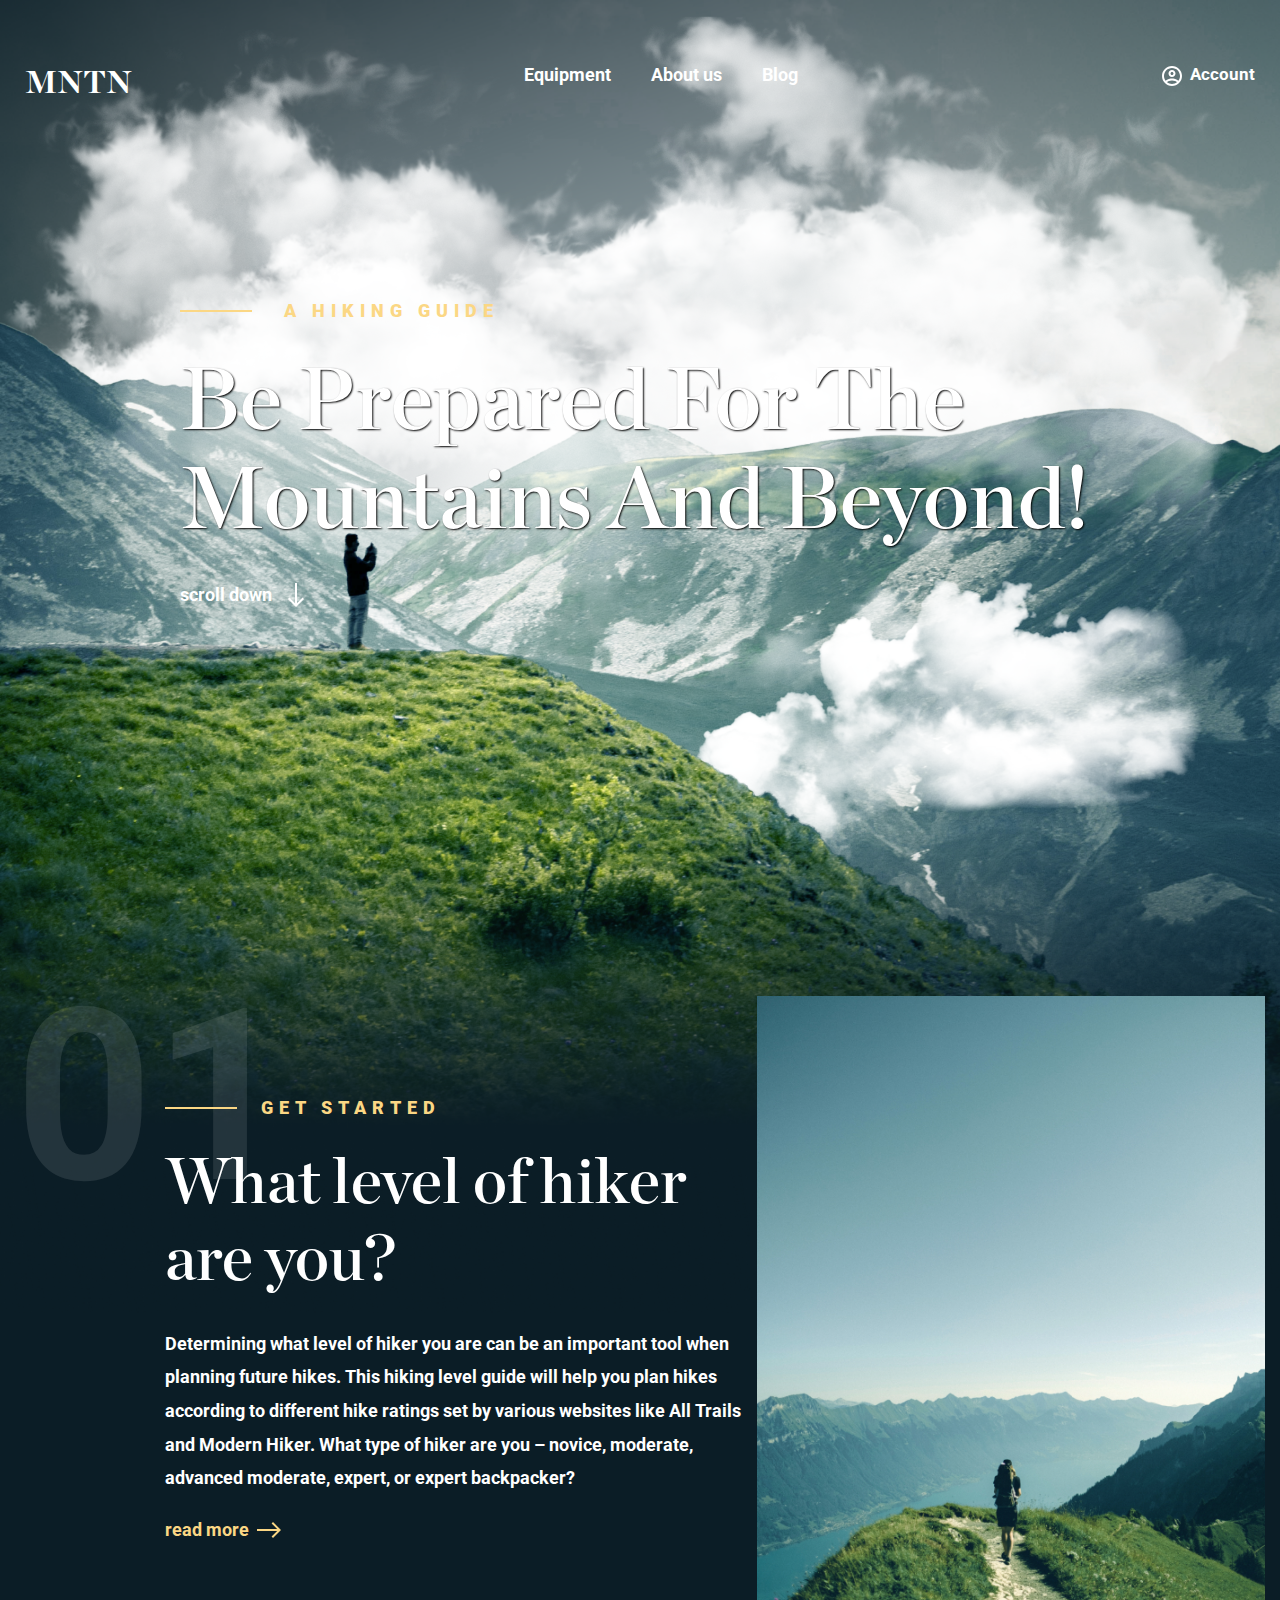
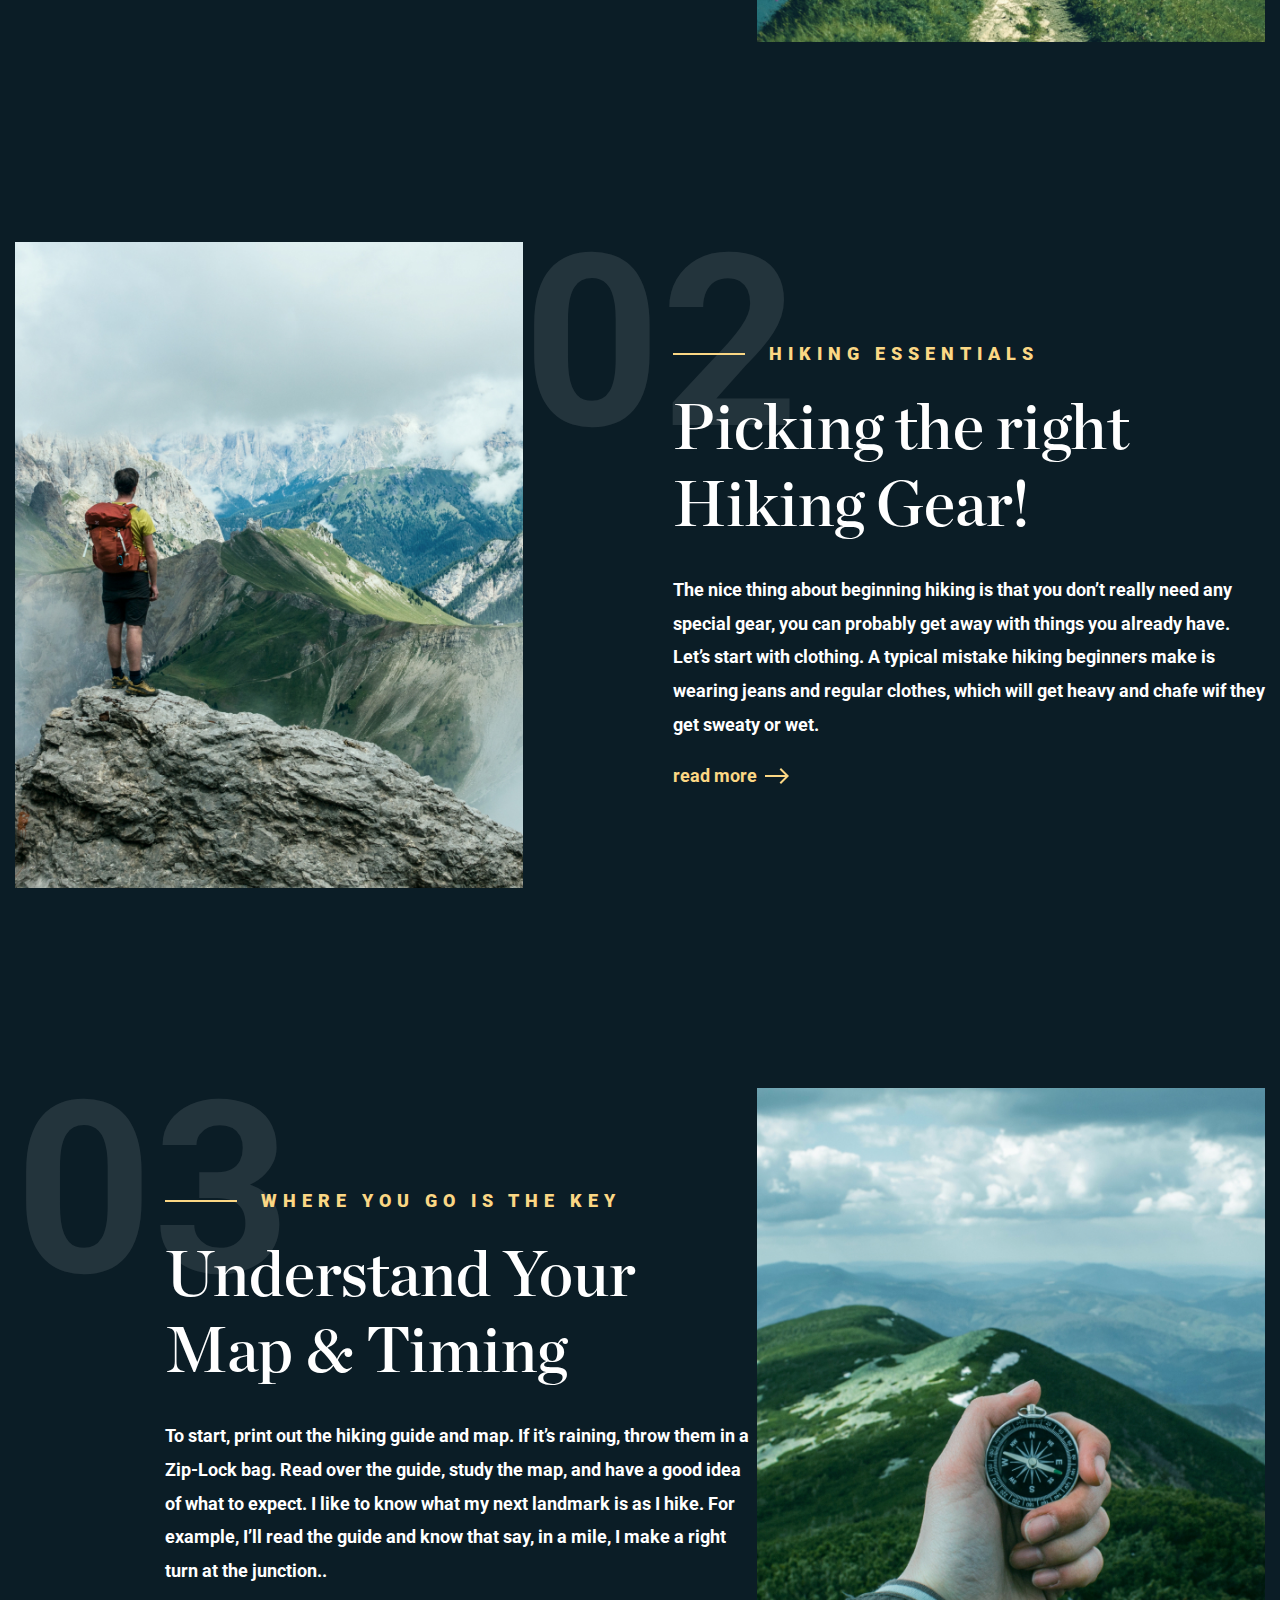
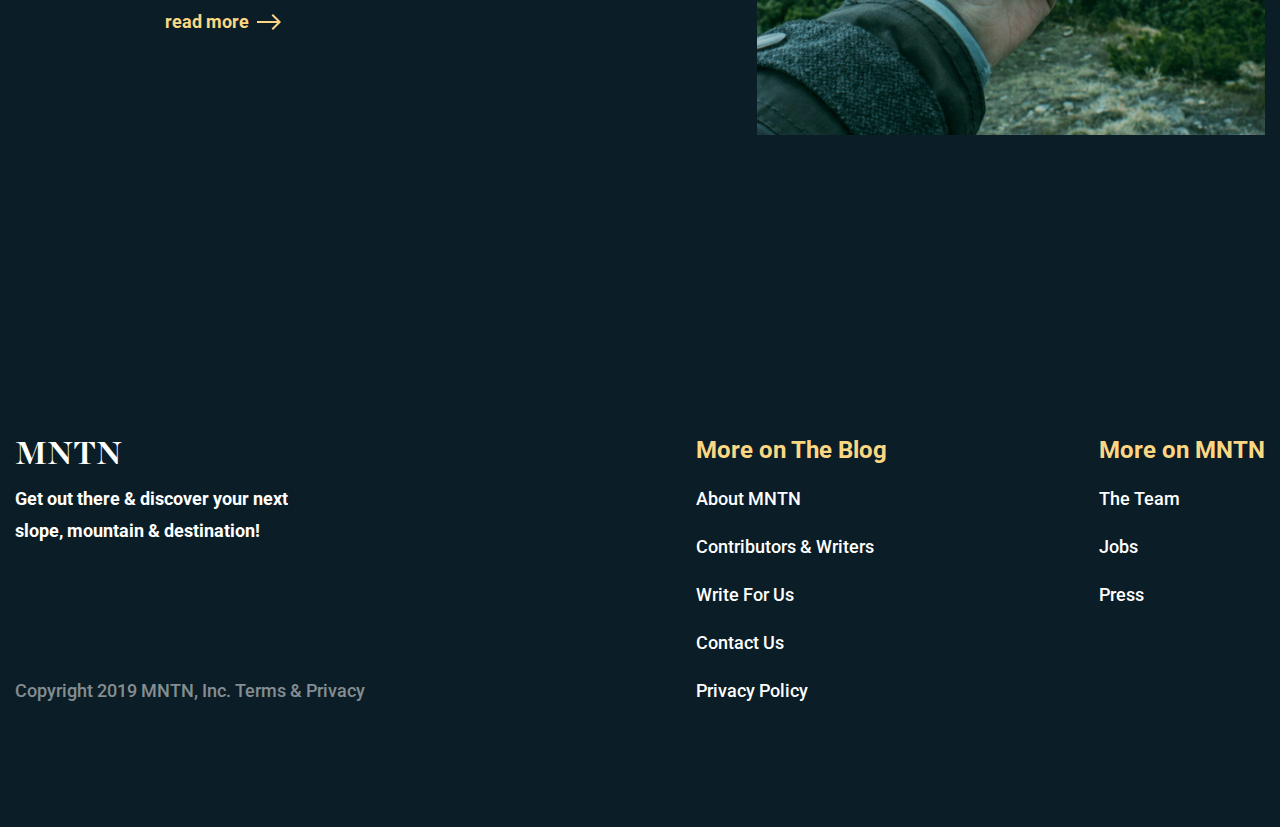
==== index.html @ 2e8c4f99 "img fix" ====
<!DOCTYPE html>
<html lang="en">
<head>
    <meta charset="UTF-8">
    <meta http-equiv="X-UA-Compatible" content="IE=edge">
    <meta name="viewport" content="width=device-width, initial-scale=1.0">
    <title>MNTN</title>
    <link rel="stylesheet" href="css/style.css">
    <link rel="stylesheet" href="css/media.css">
    <link rel="stylesheet" href="css/clouds.css">
    <link rel="stylesheet" href="fonts/stylesheets.css">
</head>
<body>
    <div class="mountains"><img src="img/bg-01.png" alt="mountains"></div>
    <div class="man"><img src="img/bg-02.png" alt="man"></div>
    <div class="cloud">
        <img src="img/cloud-01.png" alt="" class="cloud1">
        <img src="img/cloud-02.png" alt="" class="cloud2">
        <img src="img/cloud-03.png" alt="" class="cloud3">
        <img src="img/cloud-04.png" alt="" class="cloud4">
    </div>
    <div class="wrapper">
        <header class="header">
            <nav class="nav-wrapper">
                <div class="container-wide">
                    <div class="row space-between">
                        <div class="logo">MNTN</div>
                        <div class="nav">
                            <ul>
                                <li><a href="#">Equipment</a></li>
                                <li><a href="#">About us</a></li>
                                <li><a href="#content">Blog</a></li>
                            </ul> 
                        </div>
                        <a href="#" class="account">Account</a>
                        <button class="nav-button">
                            <span class="nav-button-icon"></span>
                        </button>
                        <div class="mobile-nav">
                            <div class="nav">
                                <ul>
                                    <li><a href="#">Equipment</a></li>
                                    <li><a href="#">About us</a></li>
                                    <li><a href="#content">Blog</a></li>
                                </ul> 
                            </div>
                            <a href="#" class="account">Account</a>
                        </div>
                    </div>
                </div>
            </nav>

            <a href="#content" class="hero">
                <div class="hero-tagline">A Hiking guide</div>
                <h1 class="hero-title">Be prepared for the Mountains and beyond!</h1>
                <p class="hero-scroll">scroll down</p>
            </a>
            
        </header> 
        <main class="main">
            <div class="container" id="content">
                <article class="article">
                    <div class="article-text" data-number="01">
                        <div class="article-tagline">Get started</div>
                        <h2 class="article-title">What level of  hiker are you?
                        </h2>
                        <p>Determining what level of hiker you are can be an important tool when planning future hikes. This hiking level guide will help you plan hikes according to different hike ratings set by various websites like All Trails and Modern Hiker. What type of hiker are you – novice, moderate, advanced moderate, expert, or expert backpacker? 
                        </p>
                        <a href="#" class="article-read-more">read more</a>
                    </div>
                    <div class="article-img">
                        <img src="/img/01.jpg" alt="">
                    </div>
                </article>
                <article class="article">
                    <div class="article-text" data-number="02">
                        <div class="article-tagline">Hiking Essentials</div>
                        <h2 class="article-title">Picking the right Hiking Gear!
                        </h2>
                        <p>The nice thing about beginning hiking is that you don’t really need any special gear, you can probably get away with things you already have.
                            Let’s start with clothing. A typical mistake hiking beginners make is wearing jeans and regular clothes, which will get heavy and chafe wif they get sweaty or wet.
                        </p>
                        <a href="#" class="article-read-more">read more</a>
                    </div>
                    <div class="article-img">
                        <img src="/img/02.jpg" alt="">
                    </div>
                </article>
                <article class="article">
                    <div class="article-text" data-number="03">
                        <div class="article-tagline">where you go is the key</div>
                        <h2 class="article-title">Understand Your Map & Timing
                        </h2>
                        <p>To start, print out the hiking guide and map. If it’s raining, throw them in a Zip-Lock bag. Read over the guide, study the map, and have a good idea of what to expect. I like to know what my next landmark is as I hike. For example, I’ll read the guide and know that say, in a mile, I make a right turn at the junction.. 
                        </p>
                        <a href="#" class="article-read-more">read more</a>
                    </div>
                    <div class="article-img">
                        <img src="/img/03.jpg" alt="">
                    </div>
                </article>
            </div>
        </main>
        <footer class="footer">
            <div class="footer-row container">
                <div class="footer-copyright">
                    <div class="footer-copyright-logo">
                        <div class="logo">MNTN</div>
                    </div>
                    <div class="footer-copyright-text">Get out there & discover your next slope, mountain & destination!</div>
                    <div class="footer-copyright-terms">Copyright 2019 MNTN, Inc. Terms & Privacy</div>
                </div>
                <div class="footer-nav-wrapper">
                    <div class="footer-nav">
                        <h4 class="footer-nav-title">More on The Blog</h4>
                        <ul>
                            <li><a href="#">About MNTN</a></li>
                            <li><a href="#">Contributors & Writers</a></li>
                            <li><a href="#">Write For Us</a></li>
                            <li><a href="#">Contact Us</a></li>
                            <li><a href="#">Privacy Policy</a></li>
                        </ul>
                    </div>
                    <div class="footer-nav">
                        <h4 class="footer-nav-title">More on MNTN</h4>
                        <ul>
                            <li><a href="#">The Team</a></li>
                            <li><a href="#">Jobs</a></li>
                            <li><a href="#">Press</a></li>
                        </ul>
                    </div>
                </div>
            </div>
        </footer>
    </div>
    <script src="js/main.js"></script>
</body>
</html>
---- css/style.css ----
/* font-family: 'Gilroy'; 600,700,800
    font-family: 'Chronicle Display'; 600,700
    font-family: 'Roboto', sans-serif;
*/
@import url('https://fonts.googleapis.com/css2?family=Roboto:wght@500;700;900&display=swap');
*,
*::before,
*::after {
    padding: 0;
    margin: 0;
    border: 0;
    box-sizing: border-box;
}
a {
    text-decoration: none;
}
ul,
ol,
li {
    list-style: none;
}
img{
    display: block;
    max-width: 100%;
}
h1,
h2,
h3,
h4,
h5,
h6 {
    font-weight: inherit;
    font-size: inherit;
}
/* --------------------------------- */
.wrapper {
    overflow: hidden;
    display: flex;
    flex-direction: column;
    min-height: 100%;
    margin-top: -30%;
}
* {
    box-sizing: border-box;
}
html,
body {
    position: relative;
    margin: 0;
    padding: 0;
    height: 100%;
    font-family: 'Roboto', sans-serif;
    color: #fff;
    background-color: #0B1D26;
    background: url(../img/bg-00.png), #0b1d26;
    background-size: 100% auto;
    background-repeat: no-repeat;
}
.mountains img{
    position: absolute;
    top: 0;
    left: 0;
    z-index: 4;
    width: 100vw;

}
.man img{
    position: absolute;
    top: 0;
    left: 0;
    z-index: 10;
    width: 100vw;

}
/* ----------- header ---------------------- */
.header {
    position: absolute;
    top: 0;
    left: 0;
    width: 100%;
    z-index: 30;
    padding-bottom: 743px;
}

.no-scroll {
    overflow-y: hidden;
}
.container-wide {
    max-width: 1790px;
    padding: 0px 25px;
    margin: 0 auto;
}
.nav-wrapper {
    margin-bottom: 198px;
}
.row {
    display: flex;
    padding: 64px 0px 0px 0px;
}
.space-between {
    justify-content: space-between;
}
.logo {
    font-family: 'Chronicle Display', serif;
    font-weight: 700;
    font-size: 32px;
}

.nav{
    font-weight: 700;
    font-size: 18px;
}
.nav ul {
    display: flex;
    margin: 0;
    padding: 0;
    list-style-type: none;
}
.nav li + li {
    margin-left: 40px;
}
.nav a{
    color: #fff;
    text-decoration: none;
    transition: color 0.2s ease-in;
}
.nav a:hover {
    color: #FBD784;
}
.account {
    position: relative;
    font-size: 17px;
    font-weight: 700;
    color: #fff;
    text-decoration: none;
    transition: color 0.2s ease-in;
}
.account:hover {
    color: #FBD784;
}
.account::before {
    display: block;
    content: "";
    position: absolute;
    left: -30px;
    top: 0;
    width: 24px;
    height: 24px;
    background-image: url("/img/cart.svg");
}
.nav-button {
    display: none;
    position: relative;
    z-index: 9;
    height: 25px;
    border: none;
    padding: 0;
    background: none;
}
.nav-button:focus,
.nav-button:active {
    outline: none;
}
.nav-button-icon {
    position: relative;
    display: block;
    width: 42px;
    height: 5px;
    background-color: #fff;
}
.nav-button-icon::before {
    position: absolute;
    left: 0;
    top: -10px;
    content: "";
    display: block;
    width: 42px;
    height: 5px;
    background-color: #fff;
}
.nav-button-icon::after {
    position: absolute;
    left: 0;
    bottom: -10px;
    content: "";
    display: block;
    width: 42px;
    height: 5px;
    background-color: #fff;
}
.nav-button-close .nav-button-icon {
    background-color: transparent;

}
.nav-button-close .nav-button-icon::before {
    transform: rotate(45deg);
    top: 0;
}
.nav-button-close .nav-button-icon::after {
    transform: rotate(-45deg);
    top: 0;
}
.mobile-nav {
    position: fixed;
    top: 0;
    right: 0;
    display: none;
    /* display: flex; */
    flex-direction: column;
    justify-content: space-between;
    width: 320px;
    height: 100%;
    padding: 120px 70px 50px 50px;
    background-color: rgba(11, 29, 38, 0.8);
    transition: all 0.3s ease-out;
}
.mobile-nav .nav,
.mobile-nav .account {
    display: block;
}
.mobile-nav .nav ul {
    flex-direction: column;
}
.mobile-nav .nav li {
    margin: 0;
    margin-bottom: 25px;
}
/* Hero */
.hero {
    display: block;
    margin: 0 auto;
    max-width: 950px;
    padding: 0px 15px 0px 15px;
    transition: transform 0.2s ease-in;
}
.hero:hover {
    transform: translateY(-5%);
}
.hero-tagline {
    position: relative;
    padding-left: 104px;
    font-weight: 900;
    font-size: 18px;
    line-height: 1.222;
    letter-spacing: 6px;
    text-transform: uppercase;
    color: #FBD784;
}
.hero-tagline::before {
    position: absolute;
    left: 0;
    top: 50%;
    transform: translateY(-50%);
    display: block;
    content: "";
    width: 72px;
    height: 2px;
    background-color: #FBD784;
}
.hero-title {
    margin: 32px auto;
    font-family: 'Chronicle Display';
    font-weight: 600;
    font-size: 87px;
    line-height: 1.136;
    text-transform: capitalize;
    color: #FFFFFF;
    text-shadow: 1px 1px 2px black;
}
.hero-scroll {
    display: inline-block;
    position: relative;
    font-weight: 700;
    font-size: 18px;
    line-height: 1.222;
    color: #fff;
}
.hero-scroll::after {
    display: block;
    content: "";
    position: absolute;
    right: -32px;
    top: 50%;
    width: 16px;
    height: 24px;
    transform: translateY(-50%);
    background-image: url("/img/arrow.svg");
}
/* ----------------- main -------------------- */
.main {
    width: 100%;
    z-index: 30;
    flex: 1 1 auto;
}
.container {
    max-width: 1492px;
    margin: 0 auto;
    padding: 100px 15px 0 15px;
}

/* ----------- article ---------------- */
.article {
    margin-bottom: 200px;
    display: flex;
    justify-content: space-between;
    align-items: center;
}
.article:nth-child(even) {
    flex-direction: row-reverse;
}
.article-text {
    position: relative;
    padding-left: 150px;
    max-width: 742px;
    column-gap: 27px;
}
.article-text::before {
    position: absolute;
    left: 0;
    top: 0;
    transform: translateY(-50%);
    display: block;
    content: attr(data-number);
    width: 240px;
    height: 240px;
    font-weight: 700;
    font-size: 240px;
    line-height: 1;
    color: rgba(255, 255, 255, 0.1);
}
.article-text p {
    font-weight: 700;
    font-size: 18px;
    line-height: 1.87;
    color: #FFFFFF; 
}
.article-tagline {
    position: relative;
    padding-left: 96px;
    font-weight: 900;
    font-size: 18px;
    line-height: 1.222;
    letter-spacing: 6px;
    text-transform: uppercase;
    color: #FBD784;
}
.article-tagline::before {
    position: absolute;
    left: 0;
    top: 50%;
    transform: translateY(-50%);
    display: block;
    content: "";
    width: 72px;
    height: 2px;
    background-color: #FBD784;
}
.article-title {
    margin: 27px 0;
    max-width: 555px;
    font-family: 'Chronicle Display';
    font-style: normal;
    font-weight: 600;
    font-size: 64px;
    line-height: 1.2;
    color: #FFFFFF;
}
.article-read-more {
    margin-top: 24px;
    display: inline-block;
    position: relative;
    font-weight: 700;
    font-size: 18px;
    line-height: 1.222;
    color: #FBD784;
    transition: color 0.2s ease-in;
}
.article-read-more::after {
    display: block;
    content: "";
    position: absolute;
    right: -32px;
    top: 50%;
    width: 24px;
    height: 16px;
    transform: translateY(-50%);
    background-image: url("/img/arrow-right.svg");
}
.article-read-more:hover{
    transform: translateX(5%);
}
.article-img img{
    display: block;
    max-width: 100%;
}
/* ----------------- footer ------------ */
.footer {
    width: 100%;
    z-index: 30;
    padding-bottom: 120px;
}
.footer-row {
    display: flex;
    justify-content: space-between;
}
.footer-copyright {
    display: flex;
    flex-direction: column;
}
.footer-copyright-logo {
}
.logo {
}
.footer-copyright-text {
    margin-top: 10px;
    max-width: 303px;
    font-weight: 700;
    font-size: 18px;
    line-height: 1.78;
}
.footer-copyright-terms {
    margin-top: auto;
    font-weight: 500;
    font-size: 18px;
    line-height: 1.78;
    color:rgba(255, 255, 255, 0.5)
}
.footer-nav-wrapper {
    display: flex;
}
.footer-nav + .footer-nav{
    margin-left: 212px;
}
.footer-nav {
    margin: 0 auto;
    max-width: 200px;
    font-weight: 500;
    font-size: 18px;
    line-height: 1.78;
    color: #fff;
}
.footer-nav li {
    margin-top: 16px;
}
.footer-nav a{
    color: #fff;
    text-decoration: none;
    transition: color 0.2s ease-in;
}
.footer-nav a:hover {
    color: #FBD784;
}
.footer-nav-title {
    font-weight: 700;
    font-size: 24px;
    line-height: 1.333;
    color: #FBD784;
}
---- css/media.css ----
@media (max-width: 1800px) {
    .header {
        padding-bottom: 750px;
    }
}
@media (max-width: 1600px) {
    .header {
        padding-bottom: 350px;
    }
}
@media (max-width: 1400px) {
    .header {
        padding-bottom: 250px;
    }
}
@media (max-width: 1200px) {
    .header {
        padding-bottom: 150px;
    }
    .hero-title {
        font-size: 68px;
    }
    .article-text::before {
        width: 140px;
        height: 140px;
        font-size: 140px;
    }
    .article-text {
        padding-left: 50px;
        max-width: 50%;
    }
    .article-img {
        width: 45%;
    }
}
@media (max-width: 1100px) {
    .footer-nav +.footer-nav {
        margin-left: 100px;
    }
}
@media (max-width: 920px) {
    .footer-row{
        flex-direction: column-reverse;
    }
    .footer-nav-wrapper {
        margin-bottom: 80px;
    }
}
@media (max-width: 800px) {
    .header {
        padding-bottom: 100px;
    }
    .nav, .account {
        display: none;
    }
    .nav-wrapper {
        margin-bottom: 90px;
    }
    .nav-button {
        display: block;
    }
    .mobile-nav-active {
        display: flex;
    }
    .hero-title {
        font-size: 48px;
    }
    .hero-tagline::before {
        width: 42px;
    }
    .hero-tagline {
        font-size: 14px;
        padding-left: 62px;
    }
    .article-title {
        font-size: 44px;
    }
}

@media (max-width: 720px) {
    .article {
        margin-bottom: 150px;
    }
    .article-img {
        display: none;
    }
    .article-text {
        max-width: 90%;
        margin: 0 auto;
        padding: 0;
        justify-content: center;
    }
    .article-title {
        font-size: 40px;
    }
}

@media (max-width: 560px) {
    .footer-nav-wrapper {
        flex-direction: column;
    }
    .footer-nav +.footer-nav {
        margin-top: 60px;
        margin-left: auto;
    }
    
}
---- css/clouds.css ----
.cloud {
    overflow: hidden;
    position: relative;
    width:100%;
    padding-bottom: 100%;
    height: 0;
    background: url(/upload2/mountain.jpg);
    background-size: cover;
}
.cloud img {
    width: 100%;
    left: 0;
    top: 0;
    position: absolute;
    -webkit-user-select: none;
    -moz-user-select: none;  
    -ms-user-select: none;
    user-select: none;   
    pointer-events: none;
}
@-webkit-keyframes animCloud {
    from {
        -webkit-transform: translateX(100%)
    }
    to {
        -webkit-transform: translateX(-100%)
    }
}
@-moz-keyframes animCloud {
    from {
        -moz-transform: translateX(100%)
    }
    to {
        -moz-transform: translateX(-100%)
    }
}
@keyframes animCloud {
    from {
        -webkit-transform: translateX(100%);
        -moz-transform: translateX(100%);
        -ms-transform: translateX(100%);
        -o-transform: translateX(100%);
        transform: translateX(100%)
    }
    to {
        -webkit-transform: translateX(-100%);
        -moz-transform: translateX(-100%);
        -ms-transform: translateX(-100%);
        -o-transform: translateX(-100%);
        transform: translateX(-100%)
    }
}
.cloud1 {
    z-index: 1;
    -webkit-animation: animCloud 50s infinite linear;
    -moz-animation: animCloud 50s infinite linear;
    animation: animCloud 50s infinite linear
}
.cloud2 {
    margin-top: 40%;
    z-index: 8;
    -webkit-animation: animCloud 40s infinite linear;
    -moz-animation: animCloud 40s infinite linear;
    animation: animCloud 40s infinite linear
}
.cloud3 {
    z-index: 6;
    -webkit-animation: animCloud 60s infinite linear;
    -moz-animation: animCloud 60s infinite linear;
    animation: animCloud 60s infinite linear
}
.cloud4 {
    -webkit-animation: animCloud 80s infinite linear;
    -moz-animation: animCloud 80s infinite linear;
    animation: animCloud 80s infinite linear
}
---- fonts/stylesheets.css ----
/* Gilroy */
@font-face {
    font-family: 'Gilroy';
    src: url(gilroy/Gilroy-Medium.ttf) format(truetype);
    font-weight: 600;
    font-style: normal;
}
@font-face {
    font-family: 'Gilroy';
    src: url(gilroy/Gilroy-Bold.ttf) format(truetype);
    font-weight: 700;
    font-style: normal;
}
@font-face {
    font-family: 'Gilroy';
    src: url(gilroy/Gilroy-ExtraBold.otf) format(truetype);
    font-weight: 800;
    font-style: normal;
}

/* Chronicle Display */
@font-face {
    font-family: 'Chronicle Display';
    src: url(/fonts/chronicle-display/ChronicleDisplayBold.otf) format("opentype");
    font-weight: 700;
    font-style: normal;
}
@font-face {
    font-family: 'Chronicle Display';
    src: url(/fonts/chronicle-display/ChronicleDisplaySemibold.otf) format("opentype");
    font-weight: 600;
    font-style: normal;
}
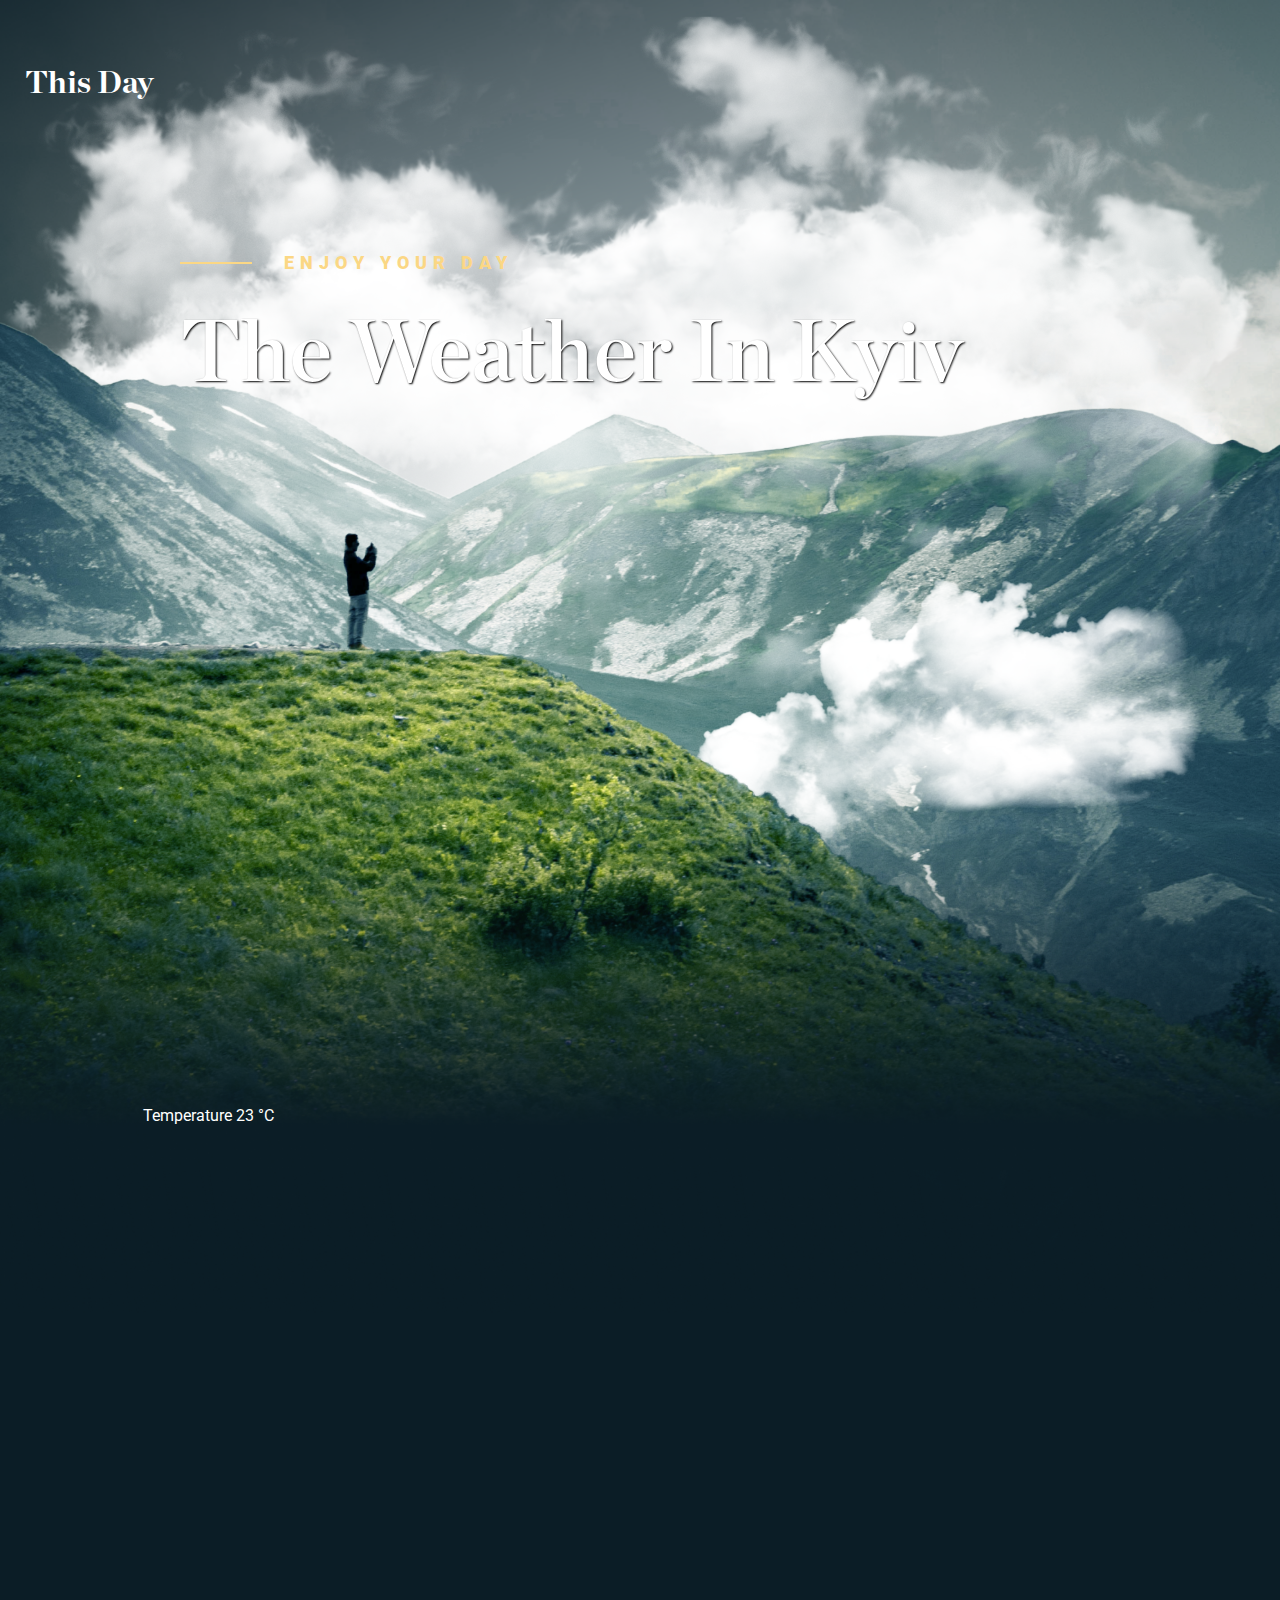
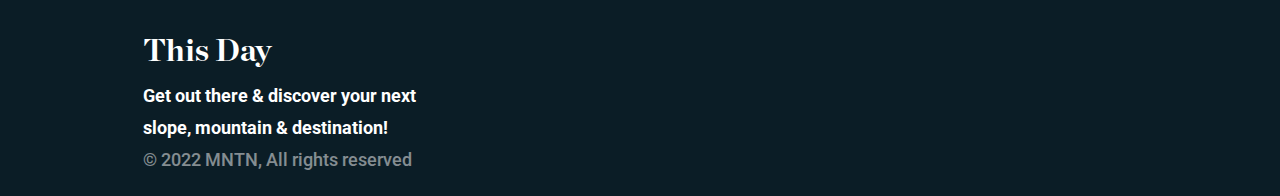
==== commit 575854df: "weather today" ====
--- a/index.html
+++ b/index.html
@@ -24,111 +24,28 @@
             <nav class="nav-wrapper">
                 <div class="container-wide">
                     <div class="row space-between">
-                        <div class="logo">MNTN</div>
-                        <div class="nav">
-                            <ul>
-                                <li><a href="#">Equipment</a></li>
-                                <li><a href="#">About us</a></li>
-                                <li><a href="#content">Blog</a></li>
-                            </ul> 
-                        </div>
-                        <a href="#" class="account">Account</a>
-                        <button class="nav-button">
-                            <span class="nav-button-icon"></span>
-                        </button>
-                        <div class="mobile-nav">
-                            <div class="nav">
-                                <ul>
-                                    <li><a href="#">Equipment</a></li>
-                                    <li><a href="#">About us</a></li>
-                                    <li><a href="#content">Blog</a></li>
-                                </ul> 
-                            </div>
-                            <a href="#" class="account">Account</a>
-                        </div>
+                        <div class="logo">This Day</div>
                     </div>
                 </div>
             </nav>
-
-            <a href="#content" class="hero">
-                <div class="hero-tagline">A Hiking guide</div>
-                <h1 class="hero-title">Be prepared for the Mountains and beyond!</h1>
-                <p class="hero-scroll">scroll down</p>
-            </a>
-            
+            <div class="hero">
+                <div class="hero-tagline">Enjoy your day</div>
+                <h1 class="hero-title">The weather in Kyiv</h1>
+            </div>
         </header> 
         <main class="main">
-            <div class="container" id="content">
-                <article class="article">
-                    <div class="article-text" data-number="01">
-                        <div class="article-tagline">Get started</div>
-                        <h2 class="article-title">What level of  hiker are you?
-                        </h2>
-                        <p>Determining what level of hiker you are can be an important tool when planning future hikes. This hiking level guide will help you plan hikes according to different hike ratings set by various websites like All Trails and Modern Hiker. What type of hiker are you – novice, moderate, advanced moderate, expert, or expert backpacker? 
-                        </p>
-                        <a href="#" class="article-read-more">read more</a>
-                    </div>
-                    <div class="article-img">
-                        <img src="/img/01.jpg" alt="">
-                    </div>
-                </article>
-                <article class="article">
-                    <div class="article-text" data-number="02">
-                        <div class="article-tagline">Hiking Essentials</div>
-                        <h2 class="article-title">Picking the right Hiking Gear!
-                        </h2>
-                        <p>The nice thing about beginning hiking is that you don’t really need any special gear, you can probably get away with things you already have.
-                            Let’s start with clothing. A typical mistake hiking beginners make is wearing jeans and regular clothes, which will get heavy and chafe wif they get sweaty or wet.
-                        </p>
-                        <a href="#" class="article-read-more">read more</a>
-                    </div>
-                    <div class="article-img">
-                        <img src="/img/02.jpg" alt="">
-                    </div>
-                </article>
-                <article class="article">
-                    <div class="article-text" data-number="03">
-                        <div class="article-tagline">where you go is the key</div>
-                        <h2 class="article-title">Understand Your Map & Timing
-                        </h2>
-                        <p>To start, print out the hiking guide and map. If it’s raining, throw them in a Zip-Lock bag. Read over the guide, study the map, and have a good idea of what to expect. I like to know what my next landmark is as I hike. For example, I’ll read the guide and know that say, in a mile, I make a right turn at the junction.. 
-                        </p>
-                        <a href="#" class="article-read-more">read more</a>
-                    </div>
-                    <div class="article-img">
-                        <img src="/img/03.jpg" alt="">
-                    </div>
-                </article>
+            <div class="container content">
+                Temperature 23 °C
             </div>
         </main>
         <footer class="footer">
             <div class="footer-row container">
                 <div class="footer-copyright">
                     <div class="footer-copyright-logo">
-                        <div class="logo">MNTN</div>
+                        <div class="logo">This Day</div>
                     </div>
                     <div class="footer-copyright-text">Get out there & discover your next slope, mountain & destination!</div>
-                    <div class="footer-copyright-terms">Copyright 2019 MNTN, Inc. Terms & Privacy</div>
-                </div>
-                <div class="footer-nav-wrapper">
-                    <div class="footer-nav">
-                        <h4 class="footer-nav-title">More on The Blog</h4>
-                        <ul>
-                            <li><a href="#">About MNTN</a></li>
-                            <li><a href="#">Contributors & Writers</a></li>
-                            <li><a href="#">Write For Us</a></li>
-                            <li><a href="#">Contact Us</a></li>
-                            <li><a href="#">Privacy Policy</a></li>
-                        </ul>
-                    </div>
-                    <div class="footer-nav">
-                        <h4 class="footer-nav-title">More on MNTN</h4>
-                        <ul>
-                            <li><a href="#">The Team</a></li>
-                            <li><a href="#">Jobs</a></li>
-                            <li><a href="#">Press</a></li>
-                        </ul>
-                    </div>
+                    <div class="footer-copyright-terms">© 2022 MNTN, All rights reserved</div>
                 </div>
             </div>
         </footer>
--- a/css/style.css
+++ b/css/style.css
@@ -79,7 +79,6 @@
     left: 0;
     width: 100%;
     z-index: 30;
-    padding-bottom: 743px;
 }
 
 .no-scroll {
@@ -91,7 +90,7 @@
     margin: 0 auto;
 }
 .nav-wrapper {
-    margin-bottom: 198px;
+    margin-bottom: 150px;
 }
 .row {
     display: flex;
@@ -126,104 +125,6 @@
 }
 .nav a:hover {
     color: #FBD784;
-}
-.account {
-    position: relative;
-    font-size: 17px;
-    font-weight: 700;
-    color: #fff;
-    text-decoration: none;
-    transition: color 0.2s ease-in;
-}
-.account:hover {
-    color: #FBD784;
-}
-.account::before {
-    display: block;
-    content: "";
-    position: absolute;
-    left: -30px;
-    top: 0;
-    width: 24px;
-    height: 24px;
-    background-image: url("/img/cart.svg");
-}
-.nav-button {
-    display: none;
-    position: relative;
-    z-index: 9;
-    height: 25px;
-    border: none;
-    padding: 0;
-    background: none;
-}
-.nav-button:focus,
-.nav-button:active {
-    outline: none;
-}
-.nav-button-icon {
-    position: relative;
-    display: block;
-    width: 42px;
-    height: 5px;
-    background-color: #fff;
-}
-.nav-button-icon::before {
-    position: absolute;
-    left: 0;
-    top: -10px;
-    content: "";
-    display: block;
-    width: 42px;
-    height: 5px;
-    background-color: #fff;
-}
-.nav-button-icon::after {
-    position: absolute;
-    left: 0;
-    bottom: -10px;
-    content: "";
-    display: block;
-    width: 42px;
-    height: 5px;
-    background-color: #fff;
-}
-.nav-button-close .nav-button-icon {
-    background-color: transparent;
-
-}
-.nav-button-close .nav-button-icon::before {
-    transform: rotate(45deg);
-    top: 0;
-}
-.nav-button-close .nav-button-icon::after {
-    transform: rotate(-45deg);
-    top: 0;
-}
-.mobile-nav {
-    position: fixed;
-    top: 0;
-    right: 0;
-    display: none;
-    /* display: flex; */
-    flex-direction: column;
-    justify-content: space-between;
-    width: 320px;
-    height: 100%;
-    padding: 120px 70px 50px 50px;
-    background-color: rgba(11, 29, 38, 0.8);
-    transition: all 0.3s ease-out;
-}
-.mobile-nav .nav,
-.mobile-nav .account {
-    display: block;
-}
-.mobile-nav .nav ul {
-    flex-direction: column;
-}
-.mobile-nav .nav li {
-    margin: 0;
-    margin-bottom: 25px;
 }
 /* Hero */
 .hero {
@@ -284,7 +185,7 @@
     width: 16px;
     height: 24px;
     transform: translateY(-50%);
-    background-image: url("/img/arrow.svg");
+    background-image: url("../img/arrow.svg");
 }
 /* ----------------- main -------------------- */
 .main {
@@ -293,111 +194,16 @@
     flex: 1 1 auto;
 }
 .container {
-    max-width: 1492px;
-    margin: 0 auto;
-    padding: 100px 15px 0 15px;
-}
-
-/* ----------- article ---------------- */
-.article {
-    margin-bottom: 200px;
-    display: flex;
-    justify-content: space-between;
-    align-items: center;
-}
-.article:nth-child(even) {
-    flex-direction: row-reverse;
-}
-.article-text {
-    position: relative;
-    padding-left: 150px;
-    max-width: 742px;
-    column-gap: 27px;
-}
-.article-text::before {
-    position: absolute;
-    left: 0;
-    top: 0;
-    transform: translateY(-50%);
-    display: block;
-    content: attr(data-number);
-    width: 240px;
-    height: 240px;
-    font-weight: 700;
-    font-size: 240px;
-    line-height: 1;
-    color: rgba(255, 255, 255, 0.1);
-}
-.article-text p {
-    font-weight: 700;
-    font-size: 18px;
-    line-height: 1.87;
-    color: #FFFFFF; 
-}
-.article-tagline {
-    position: relative;
-    padding-left: 96px;
-    font-weight: 900;
-    font-size: 18px;
-    line-height: 1.222;
-    letter-spacing: 6px;
-    text-transform: uppercase;
-    color: #FBD784;
-}
-.article-tagline::before {
-    position: absolute;
-    left: 0;
-    top: 50%;
-    transform: translateY(-50%);
-    display: block;
-    content: "";
-    width: 72px;
-    height: 2px;
-    background-color: #FBD784;
-}
-.article-title {
-    margin: 27px 0;
-    max-width: 555px;
-    font-family: 'Chronicle Display';
-    font-style: normal;
-    font-weight: 600;
-    font-size: 64px;
-    line-height: 1.2;
-    color: #FFFFFF;
-}
-.article-read-more {
-    margin-top: 24px;
-    display: inline-block;
-    position: relative;
-    font-weight: 700;
-    font-size: 18px;
-    line-height: 1.222;
-    color: #FBD784;
-    transition: color 0.2s ease-in;
-}
-.article-read-more::after {
-    display: block;
-    content: "";
-    position: absolute;
-    right: -32px;
-    top: 50%;
-    width: 24px;
-    height: 16px;
-    transform: translateY(-50%);
-    background-image: url("/img/arrow-right.svg");
-}
-.article-read-more:hover{
-    transform: translateX(5%);
-}
-.article-img img{
-    display: block;
-    max-width: 100%;
-}
+    max-width: 1024px;
+    margin: 0 auto;
+    padding: 210px 15px 0 15px;
+}
+
 /* ----------------- footer ------------ */
 .footer {
     width: 100%;
     z-index: 30;
-    padding-bottom: 120px;
+    padding-bottom: 20px;
 }
 .footer-row {
     display: flex;
@@ -406,10 +212,6 @@
 .footer-copyright {
     display: flex;
     flex-direction: column;
-}
-.footer-copyright-logo {
-}
-.logo {
 }
 .footer-copyright-text {
     margin-top: 10px;
--- a/css/media.css
+++ b/css/media.css
@@ -1,42 +1,6 @@
-
-@media (max-width: 1800px) {
-    .header {
-        padding-bottom: 750px;
-    }
-}
-@media (max-width: 1600px) {
-    .header {
-        padding-bottom: 350px;
-    }
-}
-@media (max-width: 1400px) {
-    .header {
-        padding-bottom: 250px;
-    }
-}
 @media (max-width: 1200px) {
-    .header {
-        padding-bottom: 150px;
-    }
     .hero-title {
         font-size: 68px;
-    }
-    .article-text::before {
-        width: 140px;
-        height: 140px;
-        font-size: 140px;
-    }
-    .article-text {
-        padding-left: 50px;
-        max-width: 50%;
-    }
-    .article-img {
-        width: 45%;
-    }
-}
-@media (max-width: 1100px) {
-    .footer-nav +.footer-nav {
-        margin-left: 100px;
     }
 }
 @media (max-width: 920px) {
@@ -48,14 +12,8 @@
     }
 }
 @media (max-width: 800px) {
-    .header {
-        padding-bottom: 100px;
-    }
     .nav, .account {
         display: none;
-    }
-    .nav-wrapper {
-        margin-bottom: 90px;
     }
     .nav-button {
         display: block;
@@ -73,27 +31,6 @@
         font-size: 14px;
         padding-left: 62px;
     }
-    .article-title {
-        font-size: 44px;
-    }
-}
-
-@media (max-width: 720px) {
-    .article {
-        margin-bottom: 150px;
-    }
-    .article-img {
-        display: none;
-    }
-    .article-text {
-        max-width: 90%;
-        margin: 0 auto;
-        padding: 0;
-        justify-content: center;
-    }
-    .article-title {
-        font-size: 40px;
-    }
 }
 
 @media (max-width: 560px) {
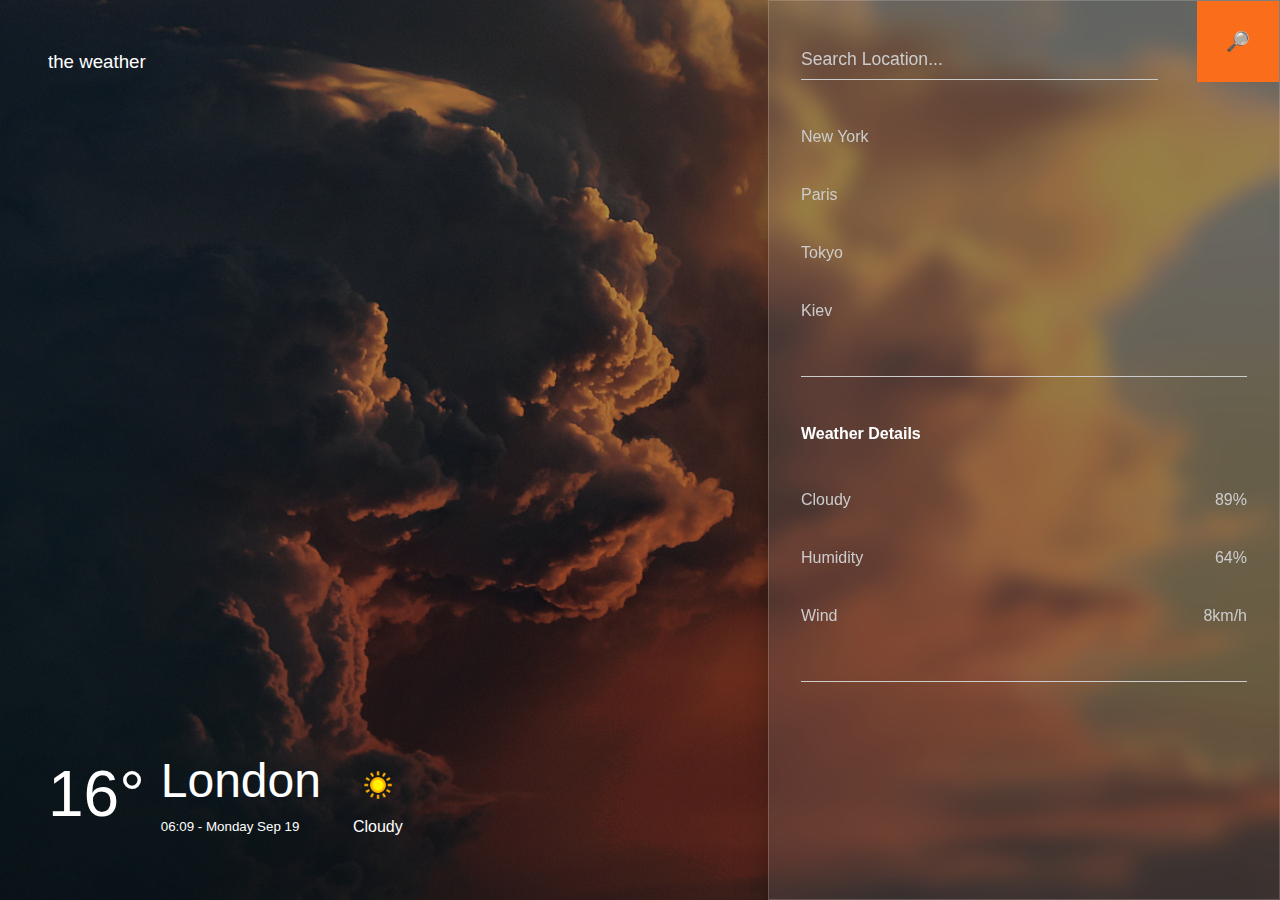
==== commit 81a07797: "weather" ====
--- a/index.html
+++ b/index.html
@@ -4,52 +4,62 @@
     <meta charset="UTF-8">
     <meta http-equiv="X-UA-Compatible" content="IE=edge">
     <meta name="viewport" content="width=device-width, initial-scale=1.0">
-    <title>MNTN</title>
-    <link rel="stylesheet" href="css/style.css">
-    <link rel="stylesheet" href="css/media.css">
-    <link rel="stylesheet" href="css/clouds.css">
-    <link rel="stylesheet" href="fonts/stylesheets.css">
+    <title>Today Weather</title>
+    <link rel="stylesheet" href="css/weather.css">
 </head>
 <body>
-    <div class="mountains"><img src="img/bg-01.png" alt="mountains"></div>
-    <div class="man"><img src="img/bg-02.png" alt="man"></div>
-    <div class="cloud">
-        <img src="img/cloud-01.png" alt="" class="cloud1">
-        <img src="img/cloud-02.png" alt="" class="cloud2">
-        <img src="img/cloud-03.png" alt="" class="cloud3">
-        <img src="img/cloud-04.png" alt="" class="cloud4">
-    </div>
-    <div class="wrapper">
-        <header class="header">
-            <nav class="nav-wrapper">
-                <div class="container-wide">
-                    <div class="row space-between">
-                        <div class="logo">This Day</div>
-                    </div>
+    <div class="weather-app">
+        <div class="container">
+            <h3 class="brand">the weather</h3>
+            <div>
+                <h1 class="temp">16&#176;</h1>
+                <div class="city-time">
+                    <h1 class="name">London</h1>
+                    <small>
+                        <span class="time">06:09</span>
+                        - 
+                        <span class="date">
+                            Monday Sep 19
+                        </span>
+                    </small>
                 </div>
-            </nav>
-            <div class="hero">
-                <div class="hero-tagline">Enjoy your day</div>
-                <h1 class="hero-title">The weather in Kyiv</h1>
-            </div>
-        </header> 
-        <main class="main">
-            <div class="container content">
-                Temperature 23 °C
-            </div>
-        </main>
-        <footer class="footer">
-            <div class="footer-row container">
-                <div class="footer-copyright">
-                    <div class="footer-copyright-logo">
-                        <div class="logo">This Day</div>
-                    </div>
-                    <div class="footer-copyright-text">Get out there & discover your next slope, mountain & destination!</div>
-                    <div class="footer-copyright-terms">© 2022 MNTN, All rights reserved</div>
+                <div class="weather">
+                    <img src="img/weather/icons/day/113.png" alt="icon" class="icon" width="50" height="50">
+                    <span class="condition">Cloudy</span>
                 </div>
             </div>
-        </footer>
+        </div>
+        <div class="panel">
+            <form id="locationInput">
+                <input type="text" class="search" placeholder="Search Location..." />
+                <button type="submit" class="submit">&#x1F50E;</button>
+            </form>
+
+            <ul class="cities">
+                <li class="city">New York</li>
+                <li class="city">Paris</li>
+                <li class="city">Tokyo</li>
+                <li class="city">Kiev</li>
+            </ul>
+
+            <ul class="details">
+                <h4>Weather Details</h4>
+                <li>
+                    <span>Cloudy</span>
+                    <span class="cloud">89%</span>
+                </li>
+                <li>
+                    <span>Humidity</span>
+                    <span class="humidity">64%</span>
+                </li>
+                <li>
+                    <span>Wind</span>
+                    <span class="wind">8km/h</span>
+                </li>
+            </ul>
+        </div>
     </div>
-    <script src="js/main.js"></script>
+
+<script src="js/weather.js"></script>
 </body>
 </html>--- a/css/weather.css
+++ b/css/weather.css
@@ -0,0 +1,164 @@
+html,
+body {
+  margin: 0;
+  font-family: "Rubik", sans-serif;
+  background: #111;
+}
+* {
+  box-sizing: border-box;
+}
+h1,
+h3 {
+  font-weight: 400;
+}
+.weather-app {
+  min-height: 100vh;
+  background-image: url(../img/weather/images/day/cloudy.jpg);
+  background-position: center;
+  background-repeat: no-repeat;
+  background-size: cover;
+  color: #fff;
+  position: relative;
+  transition: 500ms;
+  opacity: 1;
+}
+.weather-app::before {
+  content: "";
+  position: absolute;
+  top: 0;
+  left: 0;
+  width: 100%;
+  height: 100%;
+  background: rgba(0, 0, 0, 0.3);
+  z-index: 0;
+}
+.container {
+  position: absolute;
+  top: 0;
+  left: 0;
+  width: 100%;
+  height: 100%;
+  display: flex;
+  justify-content: space-between;
+  align-items: flex-start;
+  flex-direction: column;
+  padding: 2em 3em 4em 3em;
+}
+.container > div{
+  display: flex;
+  justify-content: center;
+  align-items: center;
+}
+.city-time,
+.temp,
+.weather {
+  margin: 0 1em;
+}
+.city-time h1 {
+  margin: 0;
+  margin-bottom: 0.2em;
+  font-size: 3em;
+}
+.temp {
+  font-size: 4em;
+  margin: 0;
+}
+.weather img {
+  display: block;
+  margin: 0.5em 0;
+}
+.panel {
+  position: absolute;
+  width: 40%;
+  height: 100%;
+  top: 0;
+  right: 0;
+  background: rgba(110, 110, 110, 0.25);
+  box-shadow: 0 8px 32px 0 rgba(0, 0, 0, 0.3);
+  backdrop-filter: blur(10px);
+  -webkit-backdrop-filter: blur(10px);
+  border: 1px solid rgba(255, 255, 255, 0.18);
+  z-index: 1;
+  padding: 3em 2em;
+  overflow-y: scroll;
+}
+.panel form {
+    margin-bottom: 3em;
+}
+.submit {
+    position: absolute;
+    top: 0;
+    right: 0;
+    padding: 1.5em;
+    margin: 0;
+    border: none;
+    outline: none;
+    background: #fa6d1b;
+    color: #fff;
+    cursor: pointer;
+    font-size: 1.2em;
+    transition: .4s;
+}
+.submit:hover {
+    background: #fff;
+    color: #111;
+}
+.search {
+    background: none;
+    border: none;
+    border-bottom: 1px solid #ccc;
+    padding: 0 1em .5em 0;
+    width: 80%;
+    color: #fff;
+    font-size: 1.1em;
+}
+.search:focus {
+    outline: none;
+}
+.search::placeholder {
+    color: #ccc;
+}
+.panel ul {
+    padding: 0 0 1em 0;
+    margin: 2em 0;
+    border-bottom: 1px solid #ccc;
+}
+.panel li {
+    color: #ccc;
+    margin: 2.5em 0;
+}
+.panel ul h4 {
+    margin: 3em 0;
+}
+.city {
+    display: block;
+    cursor: pointer;
+}
+.city:hover {
+    color: #fff;
+}
+.details li {
+    display: flex;
+    justify-content: space-between;
+    align-items: center;
+}
+@media (max-width: 800px) {
+    .panel, .container {
+        position: relative;
+        width: 100%;
+        top: initial;
+    }
+}
+@media (max-width: 500px) {
+    html {
+        font-size: 12px;
+    }
+    .temp {
+        font-size: 20px;
+    }
+}
+@media (max-height: 300px) {
+    .weather-app {
+        min-height: 40em;
+    }
+}
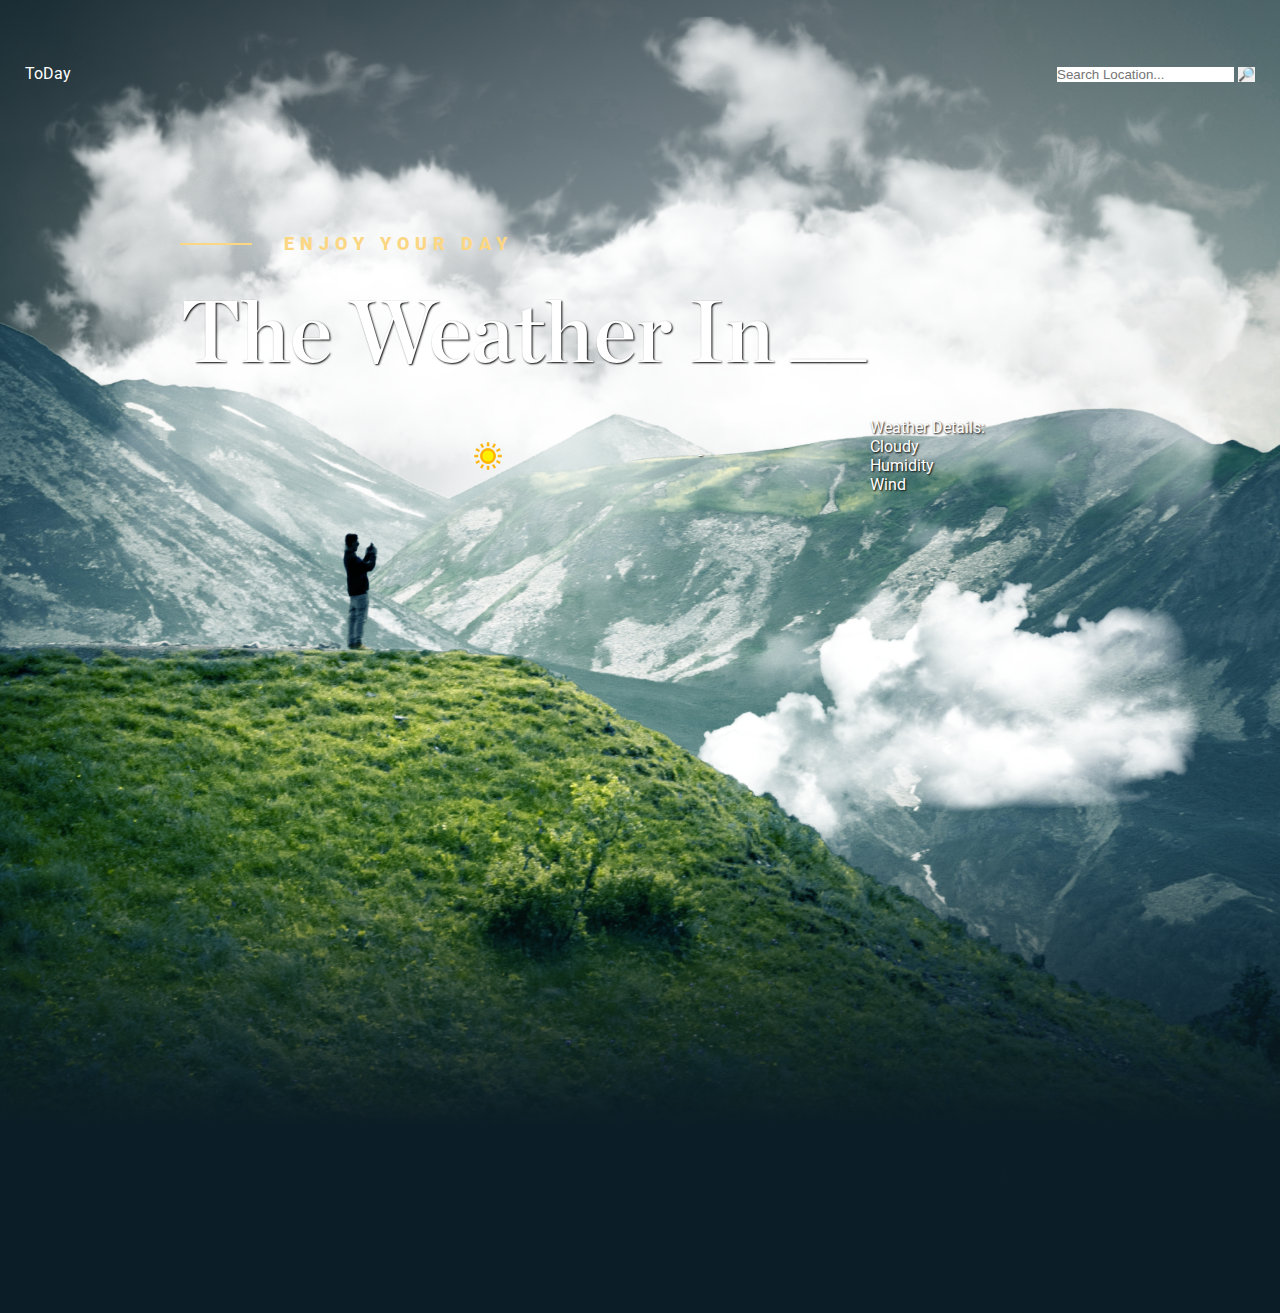
==== commit 77b3a2a1: "add weather content" ====
--- a/index.html
+++ b/index.html
@@ -1,65 +1,90 @@
 <!DOCTYPE html>
 <html lang="en">
-<head>
-    <meta charset="UTF-8">
-    <meta http-equiv="X-UA-Compatible" content="IE=edge">
-    <meta name="viewport" content="width=device-width, initial-scale=1.0">
-    <title>Today Weather</title>
-    <link rel="stylesheet" href="css/weather.css">
-</head>
-<body>
-    <div class="weather-app">
-        <div class="container">
-            <h3 class="brand">the weather</h3>
+  <head>
+    <meta charset="UTF-8" />
+    <meta http-equiv="X-UA-Compatible" content="IE=edge" />
+    <meta name="viewport" content="width=device-width, initial-scale=1.0" />
+    <title>MNTN</title>
+    <link rel="stylesheet" href="css/style.css" />
+    <link rel="stylesheet" href="css/media.css" />
+    <link rel="stylesheet" href="css/clouds.css" />
+    <link rel="stylesheet" href="css/weather.css" />
+    <link rel="stylesheet" href="fonts/stylesheets.css" />
+  </head>
+  <body>
+    <div class="mountains"><img src="img/bg-01.png" alt="mountains" /></div>
+    <div class="man"><img src="img/bg-02.png" alt="man" /></div>
+    <div class="clouds">
+      <img src="img/cloud-01.png" alt="" class="cloud1" />
+      <img src="img/cloud-02.png" alt="" class="cloud2" />
+      <img src="img/cloud-03.png" alt="" class="cloud3" />
+      <img src="img/cloud-04.png" alt="" class="cloud4" />
+    </div>
+    <div class="wrapper">
+      <div class="header">
+        <nav class="nav-wrapper">
+          <div class="container-wide">
+            <div class="row">
+              <div class="logo">ToDay</div>
+
+              <form id="locationInput">
+                <input
+                  type="text"
+                  class="search"
+                  placeholder="Search Location..."
+                />
+                <button type="submit" class="submit">&#x1F50E;</button>
+              </form>
+            </div>
+          </div>
+        </nav>
+        <div class="hero">
+          <div class="hero-tagline">Enjoy your day</div>
+          <h1 class="hero-title">
+            The weather in <span class="name">__</span>
+          </h1>
+        </div>
+        <div class="weather-app">
+          <div class="container">
             <div>
-                <h1 class="temp">16&#176;</h1>
-                <div class="city-time">
-                    <h1 class="name">London</h1>
-                    <small>
-                        <span class="time">06:09</span>
-                        - 
-                        <span class="date">
-                            Monday Sep 19
-                        </span>
-                    </small>
-                </div>
-                <div class="weather">
-                    <img src="img/weather/icons/day/113.png" alt="icon" class="icon" width="50" height="50">
-                    <span class="condition">Cloudy</span>
-                </div>
-            </div>
-        </div>
-        <div class="panel">
-            <form id="locationInput">
-                <input type="text" class="search" placeholder="Search Location..." />
-                <button type="submit" class="submit">&#x1F50E;</button>
-            </form>
-
-            <ul class="cities">
-                <li class="city">New York</li>
-                <li class="city">Paris</li>
-                <li class="city">Tokyo</li>
-                <li class="city">Kiev</li>
-            </ul>
-
-            <ul class="details">
-                <h4>Weather Details</h4>
+              <h2 class="temp"></h2>
+              <div class="weather">
+                <img
+                  src="img/weather/icons/day/113.png"
+                  alt=""
+                  class="icon"
+                  width="50"
+                  height="50"
+                />
+                <span class="condition"></span>
+              </div>
+              <div class="city-time">
+                <p class="text">
+                  <span class="time"></span>
+                  -
+                  <span class="date"> </span>
+                </p>
+              </div>
+              <ul class="details">
+                <h4>Weather Details:</h4>
                 <li>
-                    <span>Cloudy</span>
-                    <span class="cloud">89%</span>
+                  <span>Cloudy</span>
+                  <span class="cloud"></span>
                 </li>
                 <li>
-                    <span>Humidity</span>
-                    <span class="humidity">64%</span>
+                  <span>Humidity</span>
+                  <span class="humidity"></span>
                 </li>
                 <li>
-                    <span>Wind</span>
-                    <span class="wind">8km/h</span>
+                  <span>Wind</span>
+                  <span class="wind"></span>
                 </li>
-            </ul>
+              </ul>
+            </div>
+          </div>
         </div>
+      </div>
     </div>
-
-<script src="js/weather.js"></script>
-</body>
-</html>+    <script src="js/weather.js"></script>
+  </body>
+</html>
--- a/css/style.css
+++ b/css/style.css
@@ -0,0 +1,172 @@
+/* font-family: 'Gilroy'; 600,700,800
+    font-family: 'Chronicle Display'; 600,700
+    font-family: 'Roboto', sans-serif;
+*/
+@import url('https://fonts.googleapis.com/css2?family=Roboto:wght@500;700;900&display=swap');
+*,
+*::before,
+*::after {
+    padding: 0;
+    margin: 0;
+    border: 0;
+    box-sizing: border-box;
+}
+a {
+    text-decoration: none;
+}
+ul,
+ol,
+li {
+    list-style: none;
+}
+img{
+    display: block;
+    max-width: 100%;
+}
+h1,
+h2,
+h3,
+h4,
+h5,
+h6 {
+    font-weight: inherit;
+    font-size: inherit;
+}
+/* --------------------------------- */
+.wrapper {
+    overflow: hidden;
+    display: flex;
+    flex-direction: column;
+    margin-top: -20%;
+}
+* {
+    box-sizing: border-box;
+}
+html,
+body {
+    position: relative;
+    margin: 0;
+    padding: 0;
+    height: 100%;
+    font-family: 'Roboto', sans-serif;
+    color: #fff;
+    background-color: #0B1D26;
+    background: url(../img/bg-00.png), #0b1d26;
+    background-size: 100% auto;
+    background-repeat: no-repeat;
+}
+.mountains img{
+    position: absolute;
+    top: 0;
+    left: 0;
+    z-index: 4;
+    width: 100vw;
+
+}
+.man img{
+    position: absolute;
+    top: 0;
+    left: 0;
+    z-index: 10;
+    width: 100vw;
+
+}
+/* ----------- header ---------------------- */
+.header {
+    position: absolute;
+    top: 0;
+    left: 0;
+    width: 100%;
+    z-index: 10;
+}
+
+.no-scroll {
+    overflow-y: hidden;
+}
+.container-wide {
+    max-width: 1290px;
+    padding: 0px 25px;
+    margin: 0 auto;
+}
+.nav-wrapper {
+    margin-bottom: 150px;
+}
+.row {
+    display: flex;
+    justify-content: space-between;
+    padding: 64px 0px 0px 0px;
+}
+
+.nav{
+    font-weight: 700;
+    font-size: 18px;
+}
+/* Hero */
+.hero {
+    display: block;
+    margin: 0 auto;
+    max-width: 950px;
+    padding: 0px 15px 0px 15px;
+    transition: transform 0.2s ease-in;
+}
+.hero:hover {
+    transform: translateY(-5%);
+}
+.hero-tagline {
+    position: relative;
+    padding-left: 104px;
+    font-weight: 900;
+    font-size: 18px;
+    line-height: 1.222;
+    letter-spacing: 6px;
+    text-transform: uppercase;
+    color: #FBD784;
+}
+.hero-tagline::before {
+    position: absolute;
+    left: 0;
+    top: 50%;
+    transform: translateY(-50%);
+    display: block;
+    content: "";
+    width: 72px;
+    height: 2px;
+    background-color: #FBD784;
+}
+.hero-title {
+    margin: 32px auto;
+    font-family: 'Chronicle Display';
+    font-weight: 600;
+    font-size: 87px;
+    line-height: 1.136;
+    text-transform: capitalize;
+    color: #FFFFFF;
+    text-shadow: 1px 1px 2px black;
+}
+.hero-scroll {
+    display: inline-block;
+    position: relative;
+    font-weight: 700;
+    font-size: 18px;
+    line-height: 1.222;
+    color: #fff;
+}
+.hero-scroll::after {
+    display: block;
+    content: "";
+    position: absolute;
+    right: -32px;
+    top: 50%;
+    width: 16px;
+    height: 24px;
+    transform: translateY(-50%);
+}
+/* ----------------- main -------------------- */
+.main {
+    z-index: 20;
+}
+.container {
+    max-width: 1024px;
+    margin: 0 auto;
+    padding: 0 15px 0 15px;
+}
--- a/css/media.css
+++ b/css/media.css
@@ -0,0 +1,31 @@
+@media (max-width: 1200px) {
+    .hero-title {
+        font-size: 68px;
+    }
+    .wrapper {
+        min-height: 20%;
+    }
+}
+@media (max-width: 920px) {
+    .wrapper {
+        min-height: 50%;
+    }
+}
+@media (max-width: 800px) {
+    .hero-title {
+        font-size: 48px;
+    }
+    .hero-tagline::before {
+        width: 42px;
+    }
+    .hero-tagline {
+        font-size: 14px;
+        padding-left: 62px;
+    }
+}
+
+@media (max-width: 560px) {
+    .wrapper {
+        min-height: 60%;
+    }
+}--- a/css/clouds.css
+++ b/css/clouds.css
@@ -0,0 +1,77 @@
+
+.clouds {
+    overflow: hidden;
+    position: relative;
+    width:100%;
+    padding-bottom: 100%;
+    height: 0;
+    background: url(/upload2/mountain.jpg);
+    background-size: cover;
+}
+.clouds img {
+    width: 100%;
+    left: 0;
+    top: 0;
+    position: absolute;
+    -webkit-user-select: none;
+    -moz-user-select: none;  
+    -ms-user-select: none;
+    user-select: none;   
+    pointer-events: none;
+}
+@-webkit-keyframes animCloud {
+    from {
+        -webkit-transform: translateX(100%)
+    }
+    to {
+        -webkit-transform: translateX(-100%)
+    }
+}
+@-moz-keyframes animCloud {
+    from {
+        -moz-transform: translateX(100%)
+    }
+    to {
+        -moz-transform: translateX(-100%)
+    }
+}
+@keyframes animCloud {
+    from {
+        -webkit-transform: translateX(100%);
+        -moz-transform: translateX(100%);
+        -ms-transform: translateX(100%);
+        -o-transform: translateX(100%);
+        transform: translateX(100%)
+    }
+    to {
+        -webkit-transform: translateX(-100%);
+        -moz-transform: translateX(-100%);
+        -ms-transform: translateX(-100%);
+        -o-transform: translateX(-100%);
+        transform: translateX(-100%)
+    }
+}
+.cloud1 {
+    z-index: 1;
+    -webkit-animation: animCloud 50s infinite linear;
+    -moz-animation: animCloud 50s infinite linear;
+    animation: animCloud 50s infinite linear
+}
+.cloud2 {
+    margin-top: 40%;
+    z-index: 8;
+    -webkit-animation: animCloud 40s infinite linear;
+    -moz-animation: animCloud 40s infinite linear;
+    animation: animCloud 40s infinite linear
+}
+.cloud3 {
+    z-index: 6;
+    -webkit-animation: animCloud 60s infinite linear;
+    -moz-animation: animCloud 60s infinite linear;
+    animation: animCloud 60s 25s infinite linear
+}
+.cloud4 {
+    -webkit-animation: animCloud 80s infinite linear;
+    -moz-animation: animCloud 80s infinite linear;
+    animation: animCloud 80s infinite linear
+}--- a/css/weather.css
+++ b/css/weather.css
@@ -1,52 +1,13 @@
-html,
-body {
-  margin: 0;
-  font-family: "Rubik", sans-serif;
-  background: #111;
-}
-* {
-  box-sizing: border-box;
-}
-h1,
-h3 {
-  font-weight: 400;
-}
 .weather-app {
-  min-height: 100vh;
-  background-image: url(../img/weather/images/day/cloudy.jpg);
-  background-position: center;
-  background-repeat: no-repeat;
-  background-size: cover;
   color: #fff;
+  text-shadow: 1px 1px 2px black;
   position: relative;
   transition: 500ms;
   opacity: 1;
 }
-.weather-app::before {
-  content: "";
-  position: absolute;
-  top: 0;
-  left: 0;
-  width: 100%;
-  height: 100%;
-  background: rgba(0, 0, 0, 0.3);
-  z-index: 0;
-}
-.container {
-  position: absolute;
-  top: 0;
-  left: 0;
-  width: 100%;
-  height: 100%;
-  display: flex;
-  justify-content: space-between;
-  align-items: flex-start;
-  flex-direction: column;
-  padding: 2em 3em 4em 3em;
-}
 .container > div{
   display: flex;
-  justify-content: center;
+  justify-content: space-evenly;
   align-items: center;
 }
 .city-time,
@@ -54,111 +15,22 @@
 .weather {
   margin: 0 1em;
 }
-.city-time h1 {
-  margin: 0;
-  margin-bottom: 0.2em;
+
+.temp {
   font-size: 3em;
-}
-.temp {
-  font-size: 4em;
   margin: 0;
 }
 .weather img {
   display: block;
   margin: 0.5em 0;
 }
-.panel {
-  position: absolute;
-  width: 40%;
-  height: 100%;
-  top: 0;
-  right: 0;
-  background: rgba(110, 110, 110, 0.25);
-  box-shadow: 0 8px 32px 0 rgba(0, 0, 0, 0.3);
-  backdrop-filter: blur(10px);
-  -webkit-backdrop-filter: blur(10px);
-  border: 1px solid rgba(255, 255, 255, 0.18);
-  z-index: 1;
-  padding: 3em 2em;
-  overflow-y: scroll;
+.text {
+  font-size: 1em;
+  margin: 0;
+  margin-bottom: 0.2em;
 }
-.panel form {
-    margin-bottom: 3em;
-}
-.submit {
-    position: absolute;
-    top: 0;
-    right: 0;
-    padding: 1.5em;
-    margin: 0;
-    border: none;
-    outline: none;
-    background: #fa6d1b;
-    color: #fff;
-    cursor: pointer;
-    font-size: 1.2em;
-    transition: .4s;
-}
-.submit:hover {
-    background: #fff;
-    color: #111;
-}
-.search {
-    background: none;
-    border: none;
-    border-bottom: 1px solid #ccc;
-    padding: 0 1em .5em 0;
-    width: 80%;
-    color: #fff;
-    font-size: 1.1em;
-}
-.search:focus {
-    outline: none;
-}
-.search::placeholder {
-    color: #ccc;
-}
-.panel ul {
-    padding: 0 0 1em 0;
-    margin: 2em 0;
-    border-bottom: 1px solid #ccc;
-}
-.panel li {
-    color: #ccc;
-    margin: 2.5em 0;
-}
-.panel ul h4 {
-    margin: 3em 0;
-}
-.city {
-    display: block;
-    cursor: pointer;
-}
-.city:hover {
-    color: #fff;
-}
-.details li {
-    display: flex;
-    justify-content: space-between;
-    align-items: center;
-}
-@media (max-width: 800px) {
-    .panel, .container {
-        position: relative;
-        width: 100%;
-        top: initial;
-    }
-}
-@media (max-width: 500px) {
-    html {
-        font-size: 12px;
-    }
-    .temp {
-        font-size: 20px;
-    }
-}
-@media (max-height: 300px) {
-    .weather-app {
-        min-height: 40em;
-    }
-}
+.more-about-weather {
+  display: flex;
+  align-items: center;
+  justify-content: space-around;
+}--- a/fonts/stylesheets.css
+++ b/fonts/stylesheets.css
@@ -0,0 +1,33 @@
+/* Gilroy */
+@font-face {
+    font-family: 'Gilroy';
+    src: url(gilroy/Gilroy-Medium.ttf) format(truetype);
+    font-weight: 600;
+    font-style: normal;
+}
+@font-face {
+    font-family: 'Gilroy';
+    src: url(gilroy/Gilroy-Bold.ttf) format(truetype);
+    font-weight: 700;
+    font-style: normal;
+}
+@font-face {
+    font-family: 'Gilroy';
+    src: url(gilroy/Gilroy-ExtraBold.otf) format(truetype);
+    font-weight: 800;
+    font-style: normal;
+}
+
+/* Chronicle Display */
+@font-face {
+    font-family: 'Chronicle Display';
+    src: url(/fonts/chronicle-display/ChronicleDisplayBold.otf) format("opentype");
+    font-weight: 700;
+    font-style: normal;
+}
+@font-face {
+    font-family: 'Chronicle Display';
+    src: url(/fonts/chronicle-display/ChronicleDisplaySemibold.otf) format("opentype");
+    font-weight: 600;
+    font-style: normal;
+}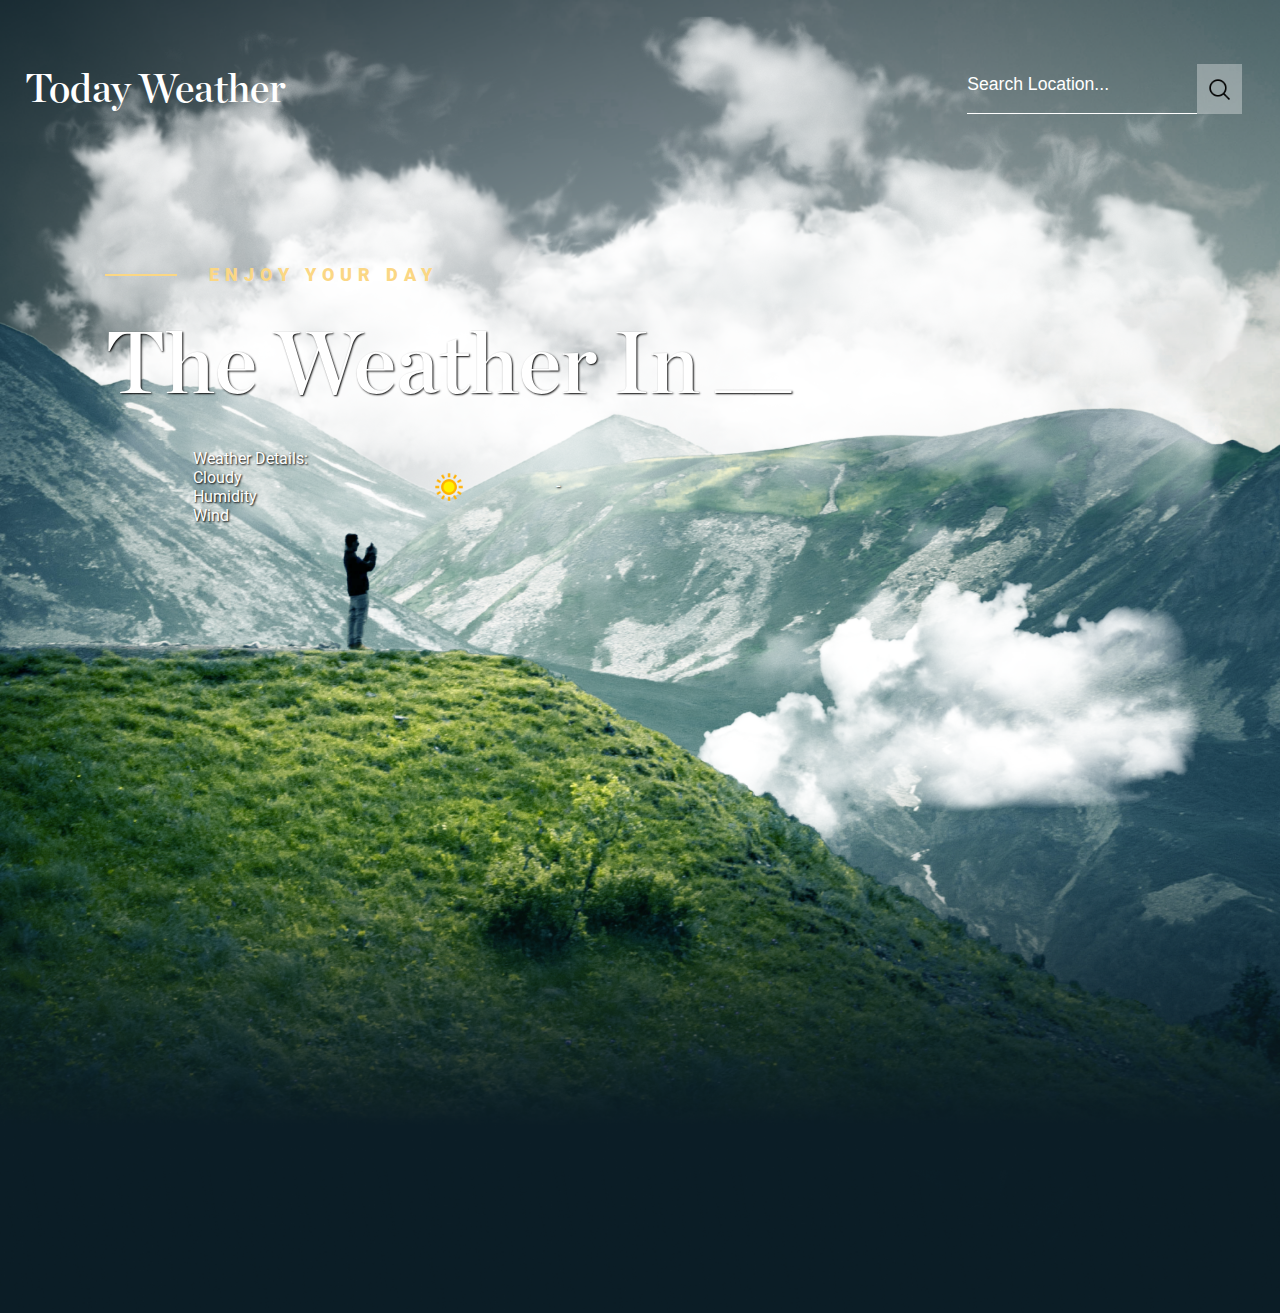
==== commit f0bbbed1: "weather done" ====
--- a/index.html
+++ b/index.html
@@ -12,8 +12,8 @@
     <link rel="stylesheet" href="fonts/stylesheets.css" />
   </head>
   <body>
-    <div class="mountains"><img src="img/bg-01.png" alt="mountains" /></div>
-    <div class="man"><img src="img/bg-02.png" alt="man" /></div>
+    <div class="mountains"><img src="img/bg-01.png" class="mountain" alt="mountains" /></div>
+    <div class="man"><img src="img/bg-02.png" class="heal" alt="man" /></div>
     <div class="clouds">
       <img src="img/cloud-01.png" alt="" class="cloud1" />
       <img src="img/cloud-02.png" alt="" class="cloud2" />
@@ -25,15 +25,15 @@
         <nav class="nav-wrapper">
           <div class="container-wide">
             <div class="row">
-              <div class="logo">ToDay</div>
+              <div class="logo">Today Weather</div>
 
-              <form id="locationInput">
+              <form class="find-city" id="locationInput">
                 <input
                   type="text"
-                  class="search"
+                  class="location"
                   placeholder="Search Location..."
                 />
-                <button type="submit" class="submit">&#x1F50E;</button>
+                <button type="submit" class="search"><img src="img/icons-search.png" alt="&#x1F50E;" width="25" height="25"></button>
               </form>
             </div>
           </div>
@@ -47,6 +47,22 @@
         <div class="weather-app">
           <div class="container">
             <div>
+
+              <ul class="details">
+                <h4>Weather Details:</h4>
+                <li>
+                  <span>Cloudy</span>
+                  <span class="cloud"></span>
+                </li>
+                <li>
+                  <span>Humidity</span>
+                  <span class="humidity"></span>
+                </li>
+                <li>
+                  <span>Wind</span>
+                  <span class="wind"></span>
+                </li>
+              </ul>
               <h2 class="temp"></h2>
               <div class="weather">
                 <img
@@ -65,21 +81,6 @@
                   <span class="date"> </span>
                 </p>
               </div>
-              <ul class="details">
-                <h4>Weather Details:</h4>
-                <li>
-                  <span>Cloudy</span>
-                  <span class="cloud"></span>
-                </li>
-                <li>
-                  <span>Humidity</span>
-                  <span class="humidity"></span>
-                </li>
-                <li>
-                  <span>Wind</span>
-                  <span class="wind"></span>
-                </li>
-              </ul>
             </div>
           </div>
         </div>
--- a/css/style.css
+++ b/css/style.css
@@ -2,26 +2,26 @@
     font-family: 'Chronicle Display'; 600,700
     font-family: 'Roboto', sans-serif;
 */
-@import url('https://fonts.googleapis.com/css2?family=Roboto:wght@500;700;900&display=swap');
+@import url("https://fonts.googleapis.com/css2?family=Roboto:wght@500;700;900&display=swap");
 *,
 *::before,
 *::after {
-    padding: 0;
-    margin: 0;
-    border: 0;
-    box-sizing: border-box;
+  padding: 0;
+  margin: 0;
+  border: 0;
+  box-sizing: border-box;
 }
 a {
-    text-decoration: none;
+  text-decoration: none;
 }
 ul,
 ol,
 li {
-    list-style: none;
+  list-style: none;
 }
-img{
-    display: block;
-    max-width: 100%;
+img {
+  display: block;
+  max-width: 100%;
 }
 h1,
 h2,
@@ -29,144 +29,147 @@
 h4,
 h5,
 h6 {
-    font-weight: inherit;
-    font-size: inherit;
+  font-weight: inherit;
+  font-size: inherit;
 }
 /* --------------------------------- */
 .wrapper {
-    overflow: hidden;
-    display: flex;
-    flex-direction: column;
-    margin-top: -20%;
+  overflow: hidden;
+  display: flex;
+  flex-direction: column;
 }
 * {
-    box-sizing: border-box;
+  box-sizing: border-box;
 }
 html,
 body {
-    position: relative;
-    margin: 0;
-    padding: 0;
-    height: 100%;
-    font-family: 'Roboto', sans-serif;
-    color: #fff;
-    background-color: #0B1D26;
-    background: url(../img/bg-00.png), #0b1d26;
-    background-size: 100% auto;
-    background-repeat: no-repeat;
+  position: relative;
+  margin: 0;
+  padding: 0;
+  height: 100%;
+  font-family: "Roboto", sans-serif;
+  color: #fff;
+  background-color: #0b1d26;
+  background: url(../img/bg-00.png), #0b1d26;
+  background-size: 100%;
+  background-repeat: no-repeat;
+  transition: 200ms;
 }
-.mountains img{
-    position: absolute;
-    top: 0;
-    left: 0;
-    z-index: 4;
-    width: 100vw;
-
+.mountains img {
+  position: absolute;
+  top: 0;
+  left: 0;
+  z-index: 4;
+  width: 100vw;
 }
-.man img{
-    position: absolute;
-    top: 0;
-    left: 0;
-    z-index: 10;
-    width: 100vw;
-
+.man img {
+  position: absolute;
+  top: 0;
+  left: 0;
+  z-index: 10;
+  width: 100vw;
 }
 /* ----------- header ---------------------- */
 .header {
-    position: absolute;
-    top: 0;
-    left: 0;
-    width: 100%;
-    z-index: 10;
+  position: absolute;
+  top: 0;
+  left: 0;
+  width: 100%;
+  z-index: 10;
 }
 
 .no-scroll {
-    overflow-y: hidden;
+  overflow-y: hidden;
 }
 .container-wide {
-    max-width: 1290px;
-    padding: 0px 25px;
-    margin: 0 auto;
+  max-width: 1290px;
+  padding: 0px 25px;
+  margin: 0 auto;
 }
 .nav-wrapper {
-    margin-bottom: 150px;
+  margin-bottom: 150px;
 }
 .row {
-    display: flex;
-    justify-content: space-between;
-    padding: 64px 0px 0px 0px;
+  display: flex;
+  justify-content: space-between;
+  padding: 64px 0px 0px 0px;
 }
 
-.nav{
-    font-weight: 700;
-    font-size: 18px;
+.nav {
+  font-weight: 700;
+  font-size: 18px;
+}
+.logo {
+  font-size: 2.5em;
+  font-family: "Chronicle Display";
+  padding-top: 2px;
 }
 /* Hero */
 .hero {
-    display: block;
-    margin: 0 auto;
-    max-width: 950px;
-    padding: 0px 15px 0px 15px;
-    transition: transform 0.2s ease-in;
+  display: block;
+  margin: 0 auto;
+  max-width: 1100px;
+  padding: 0px 15px 0px 15px;
+  transition: transform 0.2s ease-in;
 }
 .hero:hover {
-    transform: translateY(-5%);
+  transform: translateY(-5%);
 }
 .hero-tagline {
-    position: relative;
-    padding-left: 104px;
-    font-weight: 900;
-    font-size: 18px;
-    line-height: 1.222;
-    letter-spacing: 6px;
-    text-transform: uppercase;
-    color: #FBD784;
+  position: relative;
+  padding-left: 104px;
+  font-weight: 900;
+  font-size: 18px;
+  line-height: 1.222;
+  letter-spacing: 6px;
+  text-transform: uppercase;
+  color: #fbd784;
 }
 .hero-tagline::before {
-    position: absolute;
-    left: 0;
-    top: 50%;
-    transform: translateY(-50%);
-    display: block;
-    content: "";
-    width: 72px;
-    height: 2px;
-    background-color: #FBD784;
+  position: absolute;
+  left: 0;
+  top: 50%;
+  transform: translateY(-50%);
+  display: block;
+  content: "";
+  width: 72px;
+  height: 2px;
+  background-color: #fbd784;
 }
 .hero-title {
-    margin: 32px auto;
-    font-family: 'Chronicle Display';
-    font-weight: 600;
-    font-size: 87px;
-    line-height: 1.136;
-    text-transform: capitalize;
-    color: #FFFFFF;
-    text-shadow: 1px 1px 2px black;
+  margin: 32px auto;
+  font-family: "Chronicle Display";
+  font-weight: 600;
+  font-size: 87px;
+  line-height: 1.136;
+  text-transform: capitalize;
+  color: #ffffff;
+  text-shadow: 1px 1px 2px black;
 }
 .hero-scroll {
-    display: inline-block;
-    position: relative;
-    font-weight: 700;
-    font-size: 18px;
-    line-height: 1.222;
-    color: #fff;
+  display: inline-block;
+  position: relative;
+  font-weight: 700;
+  font-size: 18px;
+  line-height: 1.222;
+  color: #fff;
 }
 .hero-scroll::after {
-    display: block;
-    content: "";
-    position: absolute;
-    right: -32px;
-    top: 50%;
-    width: 16px;
-    height: 24px;
-    transform: translateY(-50%);
+  display: block;
+  content: "";
+  position: absolute;
+  right: -32px;
+  top: 50%;
+  width: 16px;
+  height: 24px;
+  transform: translateY(-50%);
 }
 /* ----------------- main -------------------- */
 .main {
-    z-index: 20;
+  z-index: 20;
 }
 .container {
-    max-width: 1024px;
-    margin: 0 auto;
-    padding: 0 15px 0 15px;
+  max-width: 1024px;
+  margin: 0 auto;
+  padding: 0 15px 0 15px;
 }
--- a/css/media.css
+++ b/css/media.css
@@ -1,31 +1,63 @@
 @media (max-width: 1200px) {
-    .hero-title {
-        font-size: 68px;
-    }
-    .wrapper {
-        min-height: 20%;
-    }
+  .hero-title {
+    font-size: 68px;
+  }
+  .wrapper {
+    min-height: 20%;
+  }
 }
 @media (max-width: 920px) {
-    .wrapper {
-        min-height: 50%;
-    }
+  .wrapper {
+    min-height: 50%;
+  }
+  .container > div {
+    gap: 20px !important;
+    margin-left: 0px !important;
+  }
 }
 @media (max-width: 800px) {
-    .hero-title {
-        font-size: 48px;
-    }
-    .hero-tagline::before {
-        width: 42px;
-    }
-    .hero-tagline {
-        font-size: 14px;
-        padding-left: 62px;
-    }
+  .hero-title {
+    font-size: 48px;
+  }
+  .hero-tagline::before {
+    width: 42px;
+  }
+  .hero-tagline {
+    font-size: 14px;
+    padding-left: 62px;
+  }
 }
 
 @media (max-width: 560px) {
-    .wrapper {
-        min-height: 60%;
-    }
+  .wrapper {
+    min-height: 60%;
+  }
+  .row {
+    flex-direction: column;
+    padding: 30px 0px 0px 0px;
+  }
+  .find-city {
+    padding-top: 150px;
+  }
+  .nav-wrapper {
+    margin-bottom: 30px;
+  }
+  .container > div {
+    display: grid !important;
+    grid-template-columns: 2fr 1fr 1fr;
+  }
+  .details {
+    padding-top: 30px;
+  }
+  .temp {
+    font-size: 30px !important;
+    margin: 0;
+}
+}
+
+@media (max-width: 353px) {
+  .container > div {
+    grid-template-columns: 1fr 1fr;
+    gap: 0 !important;
+  }
 }--- a/css/clouds.css
+++ b/css/clouds.css
@@ -3,9 +3,7 @@
     overflow: hidden;
     position: relative;
     width:100%;
-    padding-bottom: 100%;
-    height: 0;
-    background: url(/upload2/mountain.jpg);
+    height: 100%;
     background-size: cover;
 }
 .clouds img {
--- a/css/weather.css
+++ b/css/weather.css
@@ -5,9 +5,11 @@
   transition: 500ms;
   opacity: 1;
 }
-.container > div{
+.container > div {
   display: flex;
-  justify-content: space-evenly;
+  justify-content: flex-start;
+  gap: 50px;
+  margin-left: 50px;
   align-items: center;
 }
 .city-time,
@@ -33,4 +35,38 @@
   display: flex;
   align-items: center;
   justify-content: space-around;
+}
+.find-city {
+  display: flex;
+  flex-direction: row;
+}
+.search {
+  padding: .5em;
+  margin: 0;
+  border: none;
+  outline: none;
+  background: #ffffff55;
+  color: #fff;
+  cursor: pointer;
+  font-size: 1.2em;
+  transition: .4s;
+}
+.search:hover {
+  background: rgba(255, 255, 255, 0.882);
+  color: #111;
+}
+.location {
+  background: none;
+  border: none;
+  border-bottom: 1px solid #fff;
+  padding: 0 1em .5em 0;
+  width: 80%;
+  color: #fff;
+  font-size: 1.1em;
+}
+.location:focus {
+  outline: none;
+}
+.location::placeholder {
+  color: #fff;
 }